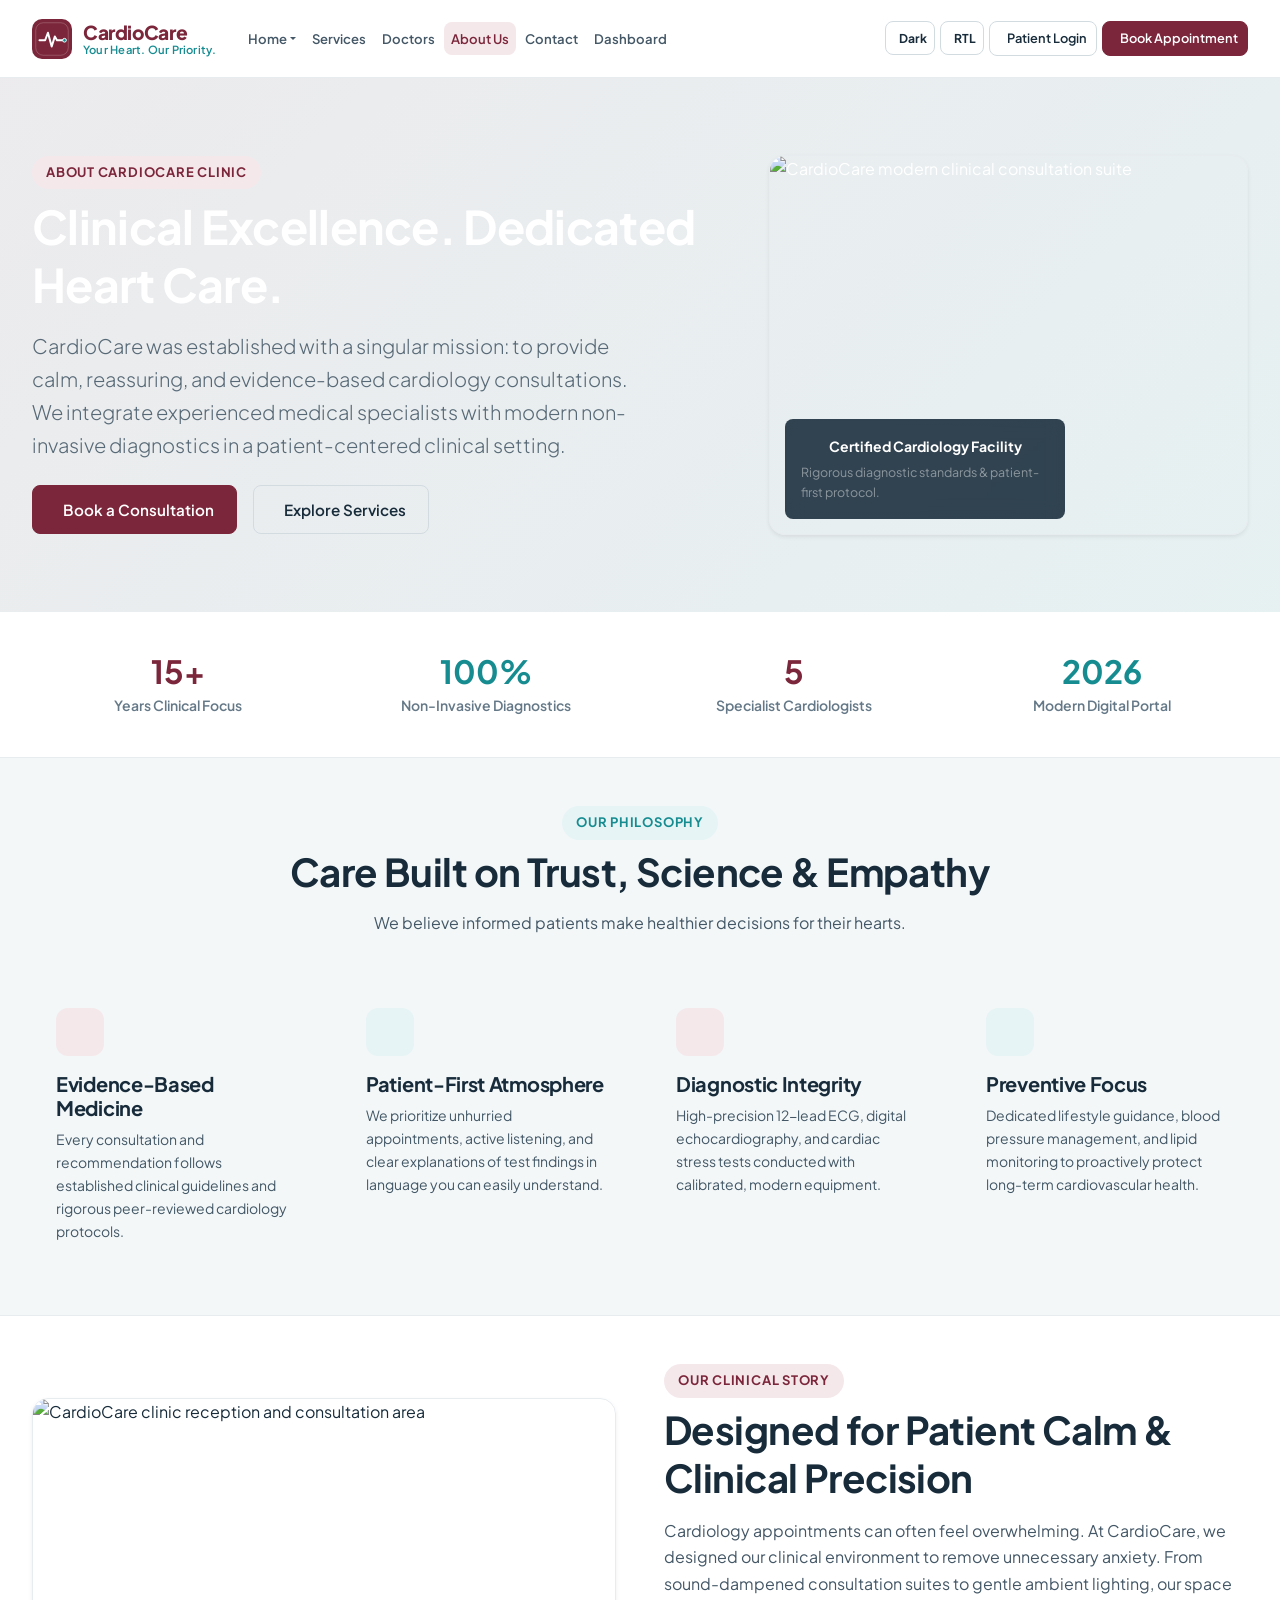
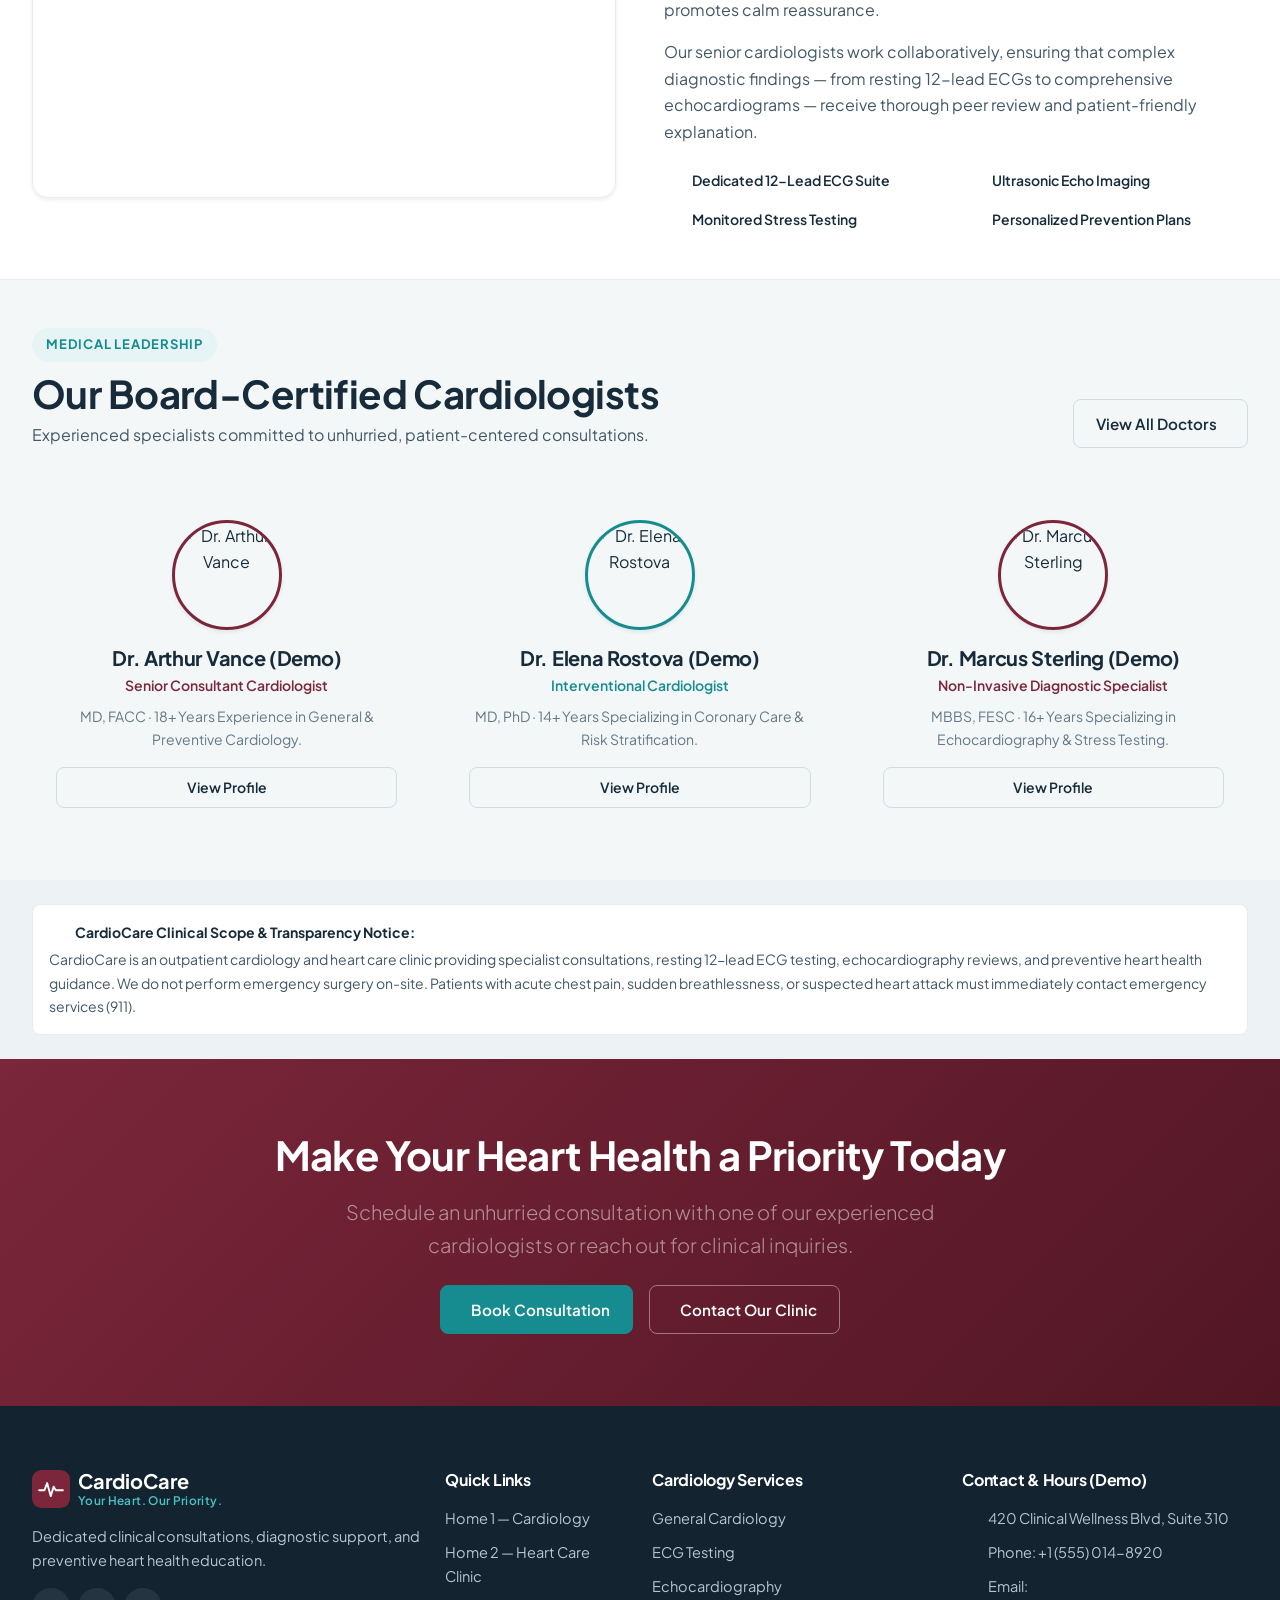
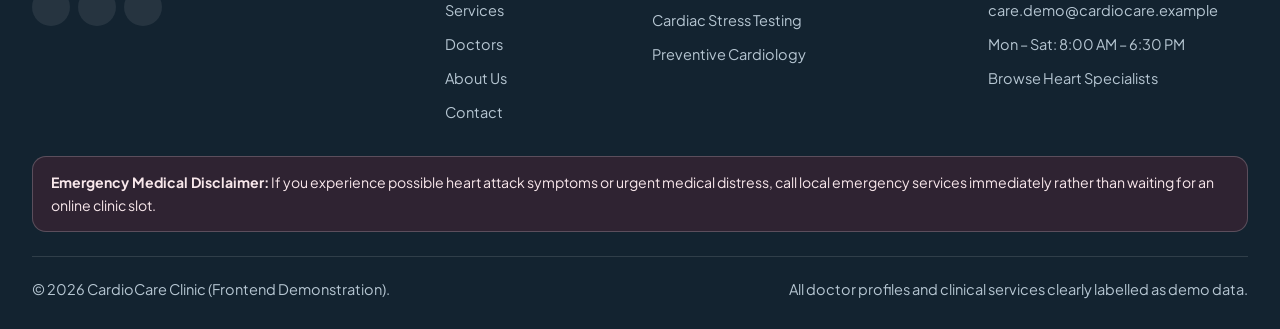
==== about.html @ b73be28e "Fix UI/UX issues: dedicated about & contact pages, responsive dashboard topbar & notifications, medi" ====
<!DOCTYPE html>
<html lang="en" dir="ltr" data-theme="light">
<head>
  <meta charset="UTF-8">
  <meta name="viewport" content="width=device-width, initial-scale=1.0">
  <title>About Us — CardioCare Cardiology & Heart Care Clinic</title>
  <meta name="description" content="Learn about CardioCare's clinical mission, senior cardiologist team, modern non-invasive diagnostic suites, and patient-first care philosophy.">
  <link rel="icon" type="image/svg+xml" href="favicon.svg">
  <link rel="preconnect" href="https://fonts.googleapis.com">
  <link rel="preconnect" href="https://fonts.gstatic.com" crossorigin>
  <link href="https://fonts.googleapis.com/css2?family=Noto+Sans+Arabic:wght@400;600;700&family=Plus+Jakarta+Sans:wght@400;500;600;700;800&display=swap" rel="stylesheet">
  <link href="https://cdn.jsdelivr.net/npm/bootstrap@5.3.3/dist/css/bootstrap.min.css" rel="stylesheet">
  <link href="https://cdn.jsdelivr.net/npm/aos@2.3.4/dist/aos.css" rel="stylesheet">
  <link rel="stylesheet" href="assets/css/tokens.css">
  <link rel="stylesheet" href="assets/css/main.css">
  <link rel="stylesheet" href="assets/css/pages.css">
</head>
<body>
  <!-- Sticky Public Navigation -->
  <header class="cc-navbar">
    <div class="cc-container">
      <div class="cc-navbar-row">
        <a href="index.html" class="cc-brand" aria-label="CardioCare Home">
          <svg class="cc-brand-mark" viewBox="0 0 64 64" fill="none" aria-hidden="true">
            <rect width="64" height="64" rx="16" fill="#7B263A"/>
            <rect x="6" y="6" width="52" height="52" rx="12" stroke="#FFFFFF" stroke-opacity="0.22" stroke-width="1.5"/>
            <path d="M12 34H21L25.5 22L31.5 44L36.5 28L40 34H52" stroke="#FFFFFF" stroke-width="3.2" stroke-linecap="round" stroke-linejoin="round"/>
            <circle cx="52" cy="34" r="3" fill="#168C91" stroke="#FFFFFF" stroke-width="1.5"/>
          </svg>
          <span class="cc-brand-text">
            <span class="cc-brand-name">CardioCare</span>
            <span class="cc-brand-tag">Your Heart. Our Priority.</span>
          </span>
        </a>

        <!-- Desktop Menu (>= 1200px) -->
        <nav class="cc-nav-desktop" aria-label="Main Navigation">
          <ul class="cc-nav-links">
            <li class="dropdown">
              <a href="#" class="cc-nav-link dropdown-toggle" data-bs-toggle="dropdown" aria-expanded="false" data-i18n="nav_home">Home</a>
              <ul class="dropdown-menu cc-dropdown-menu">
                <li><a class="dropdown-item" href="index.html">Home 1 — Cardiology</a></li>
                <li><a class="dropdown-item" href="home-2.html">Home 2 — Heart Care Clinic</a></li>
              </ul>
            </li>
            <li><a href="services.html" class="cc-nav-link" data-i18n="nav_services">Services</a></li>
            <li><a href="doctors.html" class="cc-nav-link" data-i18n="nav_doctors">Doctors</a></li>
            <li><a href="about.html" class="cc-nav-link active" data-i18n="nav_about">About Us</a></li>
            <li><a href="contact.html" class="cc-nav-link" data-i18n="nav_contact">Contact</a></li>
            <li><a href="dashboard.html" class="cc-nav-link" data-i18n="nav_dashboard">Dashboard</a></li>
          </ul>
          <div class="cc-nav-actions">
            <button type="button" class="cc-icon-toggle" data-cc-theme-toggle aria-label="Toggle Light/Dark theme">
              <i class="cc-theme-icon" data-lucide="moon"></i>
              <span class="cc-theme-label">Dark</span>
            </button>
            <button type="button" class="cc-icon-toggle" data-cc-dir-toggle aria-label="Toggle RTL/LTR layout">
              <i data-lucide="languages"></i>
              <span class="cc-dir-label">RTL</span>
            </button>
            <a href="login.html" class="btn-cc-outline btn-cc-sm">
              <i data-lucide="user"></i>
              <span data-i18n="nav_login">Patient Login</span>
            </a>
            <button type="button" class="btn-cc-primary btn-cc-sm" data-cc-book>
              <i data-lucide="calendar-plus"></i>
              <span data-i18n="nav_book">Book Appointment</span>
            </button>
          </div>
        </nav>

        <!-- Hamburger Button -->
        <button type="button" class="cc-hamburger-btn" data-bs-toggle="offcanvas" data-bs-target="#ccMobileDrawer" aria-controls="ccMobileDrawer" aria-label="Open navigation menu">
          <i data-lucide="menu"></i>
        </button>
      </div>
    </div>
  </header>

  <!-- Mobile Offcanvas Drawer -->
  <div class="offcanvas offcanvas-end cc-offcanvas" tabindex="-1" id="ccMobileDrawer" aria-labelledby="ccMobileDrawerLabel">
    <div class="offcanvas-header">
      <h5 class="offcanvas-title fw-bold" id="ccMobileDrawerLabel">CardioCare Menu</h5>
      <button type="button" class="btn-close" data-bs-dismiss="offcanvas" aria-label="Close menu"></button>
    </div>
    <div class="offcanvas-body d-flex flex-column justify-content-between">
      <div>
        <ul class="cc-mobile-nav-list">
          <li><a href="index.html" class="cc-nav-link">Home 1 — Cardiology</a></li>
          <li><a href="home-2.html" class="cc-nav-link">Home 2 — Heart Care Clinic</a></li>
          <li><a href="services.html" class="cc-nav-link" data-i18n="nav_services">Services</a></li>
          <li><a href="doctors.html" class="cc-nav-link" data-i18n="nav_doctors">Doctors</a></li>
          <li><a href="about.html" class="cc-nav-link active" data-i18n="nav_about">About Us</a></li>
          <li><a href="contact.html" class="cc-nav-link" data-i18n="nav_contact">Contact</a></li>
          <li><a href="dashboard.html" class="cc-nav-link" data-i18n="nav_dashboard">Dashboard</a></li>
        </ul>

        <div class="cc-mobile-controls">
          <button type="button" class="cc-icon-toggle w-100" data-cc-theme-toggle>
            <i class="cc-theme-icon" data-lucide="moon"></i>
            <span class="cc-theme-label">Dark</span>
          </button>
          <button type="button" class="cc-icon-toggle w-100" data-cc-dir-toggle>
            <i data-lucide="languages"></i>
            <span class="cc-dir-label">RTL</span>
          </button>
        </div>

        <div class="d-grid gap-2">
          <a href="login.html" class="btn-cc-outline">
            <i data-lucide="user"></i>
            <span data-i18n="nav_login">Patient Login</span>
          </a>
          <button type="button" class="btn-cc-primary" data-cc-book data-bs-dismiss="offcanvas">
            <i data-lucide="calendar-plus"></i>
            <span data-i18n="nav_book">Book Appointment</span>
          </button>
        </div>
      </div>

      <div class="cc-emergency-banner mt-4">
        <div class="small fw-bold mb-1" style="color: var(--cc-burgundy);">Urgent Symptoms?</div>
        <p class="small mb-0">For chest pain or sudden breathlessness, call local emergency services immediately.</p>
      </div>
    </div>
  </div>

  <main>
    <!-- HERO SECTION -->
    <section class="cc-page-hero" style="background: linear-gradient(135deg, rgba(123,38,58,0.06), rgba(22,140,145,0.06)); padding: clamp(48px, 6vw, 84px) 0;">
      <div class="cc-container">
        <div class="row align-items-center g-4 g-lg-5">
          <div class="col-lg-7" data-aos="fade-right">
            <span class="cc-eyebrow cc-eyebrow-burgundy mb-2">ABOUT CARDIOCARE CLINIC</span>
            <h1 class="cc-section-title mb-3" style="font-size: clamp(2rem, 3.8vw, 2.9rem);">Clinical Excellence. Dedicated Heart Care.</h1>
            <p class="lead mb-4" style="color: var(--cc-text-secondary); max-width: 600px;">
              CardioCare was established with a singular mission: to provide calm, reassuring, and evidence-based cardiology consultations. We integrate experienced medical specialists with modern non-invasive diagnostics in a patient-centered clinical setting.
            </p>
            <div class="d-flex flex-wrap gap-3">
              <button type="button" class="btn-cc-primary" data-cc-book>
                <i data-lucide="calendar-plus"></i>
                <span>Book a Consultation</span>
              </button>
              <a href="services.html" class="btn-cc-outline">
                <i data-lucide="activity"></i>
                <span>Explore Services</span>
              </a>
            </div>
          </div>
          <div class="col-lg-5" data-aos="fade-left">
            <div class="position-relative">
              <img src="https://images.pexels.com/photos/7108399/pexels-photo-7108399.jpeg?auto=compress&cs=tinysrgb&w=800" alt="CardioCare modern clinical consultation suite" class="img-fluid rounded-4 shadow-sm" style="width: 100%; height: 380px; object-fit: cover; border: 1px solid var(--cc-border);">
              <div class="position-absolute bottom-0 start-0 m-3 p-3 rounded-3" style="background: rgba(23,43,58,0.88); backdrop-filter: blur(8px); color: #fff; max-width: 280px;">
                <div class="d-flex align-items-center gap-2 mb-1">
                  <i data-lucide="shield-check" style="color: #48C4C9; width: 20px; height: 20px;"></i>
                  <span class="fw-bold small">Certified Cardiology Facility</span>
                </div>
                <p class="small mb-0 text-white-50" style="font-size: 0.78rem;">Rigorous diagnostic standards &amp; patient-first protocol.</p>
              </div>
            </div>
          </div>
        </div>
      </div>
    </section>

    <!-- KEY CLINICAL METRICS -->
    <section class="py-4" style="background-color: var(--cc-bg-surface); border-bottom: 1px solid var(--cc-border);">
      <div class="cc-container">
        <div class="row g-3 text-center">
          <div class="col-6 col-md-3">
            <div class="p-3">
              <div class="h2 fw-bold mb-1 text-primary-burgundy" style="color: var(--cc-burgundy);">15+</div>
              <div class="small fw-semibold" style="color: var(--cc-text-muted);">Years Clinical Focus</div>
            </div>
          </div>
          <div class="col-6 col-md-3">
            <div class="p-3">
              <div class="h2 fw-bold mb-1 text-medical-teal" style="color: var(--cc-teal);">100%</div>
              <div class="small fw-semibold" style="color: var(--cc-text-muted);">Non-Invasive Diagnostics</div>
            </div>
          </div>
          <div class="col-6 col-md-3">
            <div class="p-3">
              <div class="h2 fw-bold mb-1 text-primary-burgundy" style="color: var(--cc-burgundy);">5</div>
              <div class="small fw-semibold" style="color: var(--cc-text-muted);">Specialist Cardiologists</div>
            </div>
          </div>
          <div class="col-6 col-md-3">
            <div class="p-3">
              <div class="h2 fw-bold mb-1 text-medical-teal" style="color: var(--cc-teal);">2026</div>
              <div class="small fw-semibold" style="color: var(--cc-text-muted);">Modern Digital Portal</div>
            </div>
          </div>
        </div>
      </div>
    </section>

    <!-- MISSION & VALUES -->
    <section class="py-5">
      <div class="cc-container">
        <div class="text-center mb-5" data-aos="fade-up">
          <span class="cc-eyebrow cc-eyebrow-teal mb-2">OUR PHILOSOPHY</span>
          <h2 class="cc-section-title">Care Built on Trust, Science &amp; Empathy</h2>
          <p class="cc-section-sub">We believe informed patients make healthier decisions for their hearts.</p>
        </div>

        <div class="row g-4">
          <div class="col-md-6 col-lg-3" data-aos="fade-up" data-aos-delay="50">
            <div class="cc-service-card h-100 p-4">
              <div class="cc-icon-pill mb-3" style="width: 48px; height: 48px; background: var(--cc-burgundy-soft); color: var(--cc-burgundy); border-radius: 12px; display: flex; align-items: center; justify-content: center;">
                <i data-lucide="stethoscope"></i>
              </div>
              <h3 class="h5 fw-bold mb-2">Evidence-Based Medicine</h3>
              <p class="small mb-0" style="color: var(--cc-text-secondary);">
                Every consultation and recommendation follows established clinical guidelines and rigorous peer-reviewed cardiology protocols.
              </p>
            </div>
          </div>

          <div class="col-md-6 col-lg-3" data-aos="fade-up" data-aos-delay="100">
            <div class="cc-service-card h-100 p-4">
              <div class="cc-icon-pill mb-3" style="width: 48px; height: 48px; background: var(--cc-teal-soft); color: var(--cc-teal); border-radius: 12px; display: flex; align-items: center; justify-content: center;">
                <i data-lucide="heart-handshake"></i>
              </div>
              <h3 class="h5 fw-bold mb-2">Patient-First Atmosphere</h3>
              <p class="small mb-0" style="color: var(--cc-text-secondary);">
                We prioritize unhurried appointments, active listening, and clear explanations of test findings in language you can easily understand.
              </p>
            </div>
          </div>

          <div class="col-md-6 col-lg-3" data-aos="fade-up" data-aos-delay="150">
            <div class="cc-service-card h-100 p-4">
              <div class="cc-icon-pill mb-3" style="width: 48px; height: 48px; background: var(--cc-burgundy-soft); color: var(--cc-burgundy); border-radius: 12px; display: flex; align-items: center; justify-content: center;">
                <i data-lucide="activity"></i>
              </div>
              <h3 class="h5 fw-bold mb-2">Diagnostic Integrity</h3>
              <p class="small mb-0" style="color: var(--cc-text-secondary);">
                High-precision 12-lead ECG, digital echocardiography, and cardiac stress tests conducted with calibrated, modern equipment.
              </p>
            </div>
          </div>

          <div class="col-md-6 col-lg-3" data-aos="fade-up" data-aos-delay="200">
            <div class="cc-service-card h-100 p-4">
              <div class="cc-icon-pill mb-3" style="width: 48px; height: 48px; background: var(--cc-teal-soft); color: var(--cc-teal); border-radius: 12px; display: flex; align-items: center; justify-content: center;">
                <i data-lucide="shield-check"></i>
              </div>
              <h3 class="h5 fw-bold mb-2">Preventive Focus</h3>
              <p class="small mb-0" style="color: var(--cc-text-secondary);">
                Dedicated lifestyle guidance, blood pressure management, and lipid monitoring to proactively protect long-term cardiovascular health.
              </p>
            </div>
          </div>
        </div>
      </div>
    </section>

    <!-- CLINICAL STORY & SETTING -->
    <section class="py-5" style="background-color: var(--cc-bg-surface); border-top: 1px solid var(--cc-border); border-bottom: 1px solid var(--cc-border);">
      <div class="cc-container">
        <div class="row align-items-center g-4 g-lg-5">
          <div class="col-lg-6" data-aos="fade-right">
            <img src="https://images.pexels.com/photos/5327656/pexels-photo-5327656.jpeg?auto=compress&cs=tinysrgb&w=800" alt="CardioCare clinic reception and consultation area" class="img-fluid rounded-4 shadow-sm" style="width: 100%; height: 400px; object-fit: cover; border: 1px solid var(--cc-border);">
          </div>
          <div class="col-lg-6" data-aos="fade-left">
            <span class="cc-eyebrow cc-eyebrow-burgundy mb-2">OUR CLINICAL STORY</span>
            <h2 class="cc-section-title mb-3">Designed for Patient Calm &amp; Clinical Precision</h2>
            <p class="mb-3" style="color: var(--cc-text-secondary);">
              Cardiology appointments can often feel overwhelming. At CardioCare, we designed our clinical environment to remove unnecessary anxiety. From sound-dampened consultation suites to gentle ambient lighting, our space promotes calm reassurance.
            </p>
            <p class="mb-4" style="color: var(--cc-text-secondary);">
              Our senior cardiologists work collaboratively, ensuring that complex diagnostic findings — from resting 12-lead ECGs to comprehensive echocardiograms — receive thorough peer review and patient-friendly explanation.
            </p>
            <div class="row g-3">
              <div class="col-sm-6">
                <div class="d-flex align-items-center gap-2">
                  <i data-lucide="check-circle-2" style="color: var(--cc-teal); width: 20px; height: 20px; flex-shrink: 0;"></i>
                  <span class="small fw-semibold">Dedicated 12-Lead ECG Suite</span>
                </div>
              </div>
              <div class="col-sm-6">
                <div class="d-flex align-items-center gap-2">
                  <i data-lucide="check-circle-2" style="color: var(--cc-teal); width: 20px; height: 20px; flex-shrink: 0;"></i>
                  <span class="small fw-semibold">Ultrasonic Echo Imaging</span>
                </div>
              </div>
              <div class="col-sm-6">
                <div class="d-flex align-items-center gap-2">
                  <i data-lucide="check-circle-2" style="color: var(--cc-teal); width: 20px; height: 20px; flex-shrink: 0;"></i>
                  <span class="small fw-semibold">Monitored Stress Testing</span>
                </div>
              </div>
              <div class="col-sm-6">
                <div class="d-flex align-items-center gap-2">
                  <i data-lucide="check-circle-2" style="color: var(--cc-teal); width: 20px; height: 20px; flex-shrink: 0;"></i>
                  <span class="small fw-semibold">Personalized Prevention Plans</span>
                </div>
              </div>
            </div>
          </div>
        </div>
      </div>
    </section>

    <!-- MEET OUR TEAM TEASER -->
    <section class="py-5">
      <div class="cc-container">
        <div class="d-flex justify-content-between align-items-end flex-wrap gap-3 mb-5" data-aos="fade-up">
          <div>
            <span class="cc-eyebrow cc-eyebrow-teal mb-2">MEDICAL LEADERSHIP</span>
            <h2 class="cc-section-title mb-1">Our Board-Certified Cardiologists</h2>
            <p class="cc-section-sub mb-0">Experienced specialists committed to unhurried, patient-centered consultations.</p>
          </div>
          <a href="doctors.html" class="btn-cc-outline">
            <span>View All Doctors</span>
            <i data-lucide="arrow-right"></i>
          </a>
        </div>

        <div class="row g-4">
          <div class="col-md-6 col-lg-4" data-aos="fade-up" data-aos-delay="50">
            <div class="cc-service-card h-100 p-4 text-center">
              <img src="https://images.pexels.com/photos/5215024/pexels-photo-5215024.jpeg?auto=compress&cs=tinysrgb&w=600" alt="Dr. Arthur Vance" class="rounded-circle mb-3 mx-auto shadow-sm" style="width: 110px; height: 110px; object-fit: cover; border: 3px solid var(--cc-burgundy);">
              <h3 class="h5 fw-bold mb-1">Dr. Arthur Vance (Demo)</h3>
              <div class="small fw-semibold text-primary-burgundy mb-2" style="color: var(--cc-burgundy);">Senior Consultant Cardiologist</div>
              <p class="small mb-3" style="color: var(--cc-text-muted);">MD, FACC · 18+ Years Experience in General &amp; Preventive Cardiology.</p>
              <a href="doctors.html" class="btn-cc-outline btn-cc-sm w-100">View Profile</a>
            </div>
          </div>

          <div class="col-md-6 col-lg-4" data-aos="fade-up" data-aos-delay="100">
            <div class="cc-service-card h-100 p-4 text-center">
              <img src="https://images.pexels.com/photos/4173251/pexels-photo-4173251.jpeg?auto=compress&cs=tinysrgb&w=600" alt="Dr. Elena Rostova" class="rounded-circle mb-3 mx-auto shadow-sm" style="width: 110px; height: 110px; object-fit: cover; border: 3px solid var(--cc-teal);">
              <h3 class="h5 fw-bold mb-1">Dr. Elena Rostova (Demo)</h3>
              <div class="small fw-semibold text-medical-teal mb-2" style="color: var(--cc-teal);">Interventional Cardiologist</div>
              <p class="small mb-3" style="color: var(--cc-text-muted);">MD, PhD · 14+ Years Specializing in Coronary Care &amp; Risk Stratification.</p>
              <a href="doctors.html" class="btn-cc-outline btn-cc-sm w-100">View Profile</a>
            </div>
          </div>

          <div class="col-md-6 col-lg-4" data-aos="fade-up" data-aos-delay="150">
            <div class="cc-service-card h-100 p-4 text-center">
              <img src="https://images.pexels.com/photos/3845129/pexels-photo-3845129.jpeg?auto=compress&cs=tinysrgb&w=600" alt="Dr. Marcus Sterling" class="rounded-circle mb-3 mx-auto shadow-sm" style="width: 110px; height: 110px; object-fit: cover; border: 3px solid var(--cc-burgundy);">
              <h3 class="h5 fw-bold mb-1">Dr. Marcus Sterling (Demo)</h3>
              <div class="small fw-semibold text-primary-burgundy mb-2" style="color: var(--cc-burgundy);">Non-Invasive Diagnostic Specialist</div>
              <p class="small mb-3" style="color: var(--cc-text-muted);">MBBS, FESC · 16+ Years Specializing in Echocardiography &amp; Stress Testing.</p>
              <a href="doctors.html" class="btn-cc-outline btn-cc-sm w-100">View Profile</a>
            </div>
          </div>
        </div>
      </div>
    </section>

    <!-- TRANSPARENT CLINICAL NOTICE -->
    <section class="py-4" style="background-color: var(--cc-bg-subtle);">
      <div class="cc-container">
        <div class="p-3 rounded-3 border" style="border-color: var(--cc-border) !important; background: var(--cc-bg-surface);">
          <div class="d-flex align-items-center gap-2 mb-1">
            <i data-lucide="info" style="color: var(--cc-teal); width: 18px; height: 18px; flex-shrink: 0;"></i>
            <span class="fw-bold small">CardioCare Clinical Scope &amp; Transparency Notice:</span>
          </div>
          <p class="small mb-0" style="color: var(--cc-text-secondary);">
            CardioCare is an outpatient cardiology and heart care clinic providing specialist consultations, resting 12-lead ECG testing, echocardiography reviews, and preventive heart health guidance. We do not perform emergency surgery on-site. Patients with acute chest pain, sudden breathlessness, or suspected heart attack must immediately contact emergency services (911).
          </p>
        </div>
      </div>
    </section>

    <!-- FINAL CALL TO ACTION -->
    <section class="py-5" style="background: linear-gradient(135deg, var(--cc-burgundy), #511624); color: #fff;">
      <div class="cc-container text-center py-4" data-aos="fade-up">
        <h2 class="h1 fw-bold text-white mb-3">Make Your Heart Health a Priority Today</h2>
        <p class="lead text-white-50 mx-auto mb-4" style="max-width: 620px;">
          Schedule an unhurried consultation with one of our experienced cardiologists or reach out for clinical inquiries.
        </p>
        <div class="d-flex justify-content-center flex-wrap gap-3">
          <button type="button" class="btn-cc-teal" data-cc-book>
            <i data-lucide="calendar-plus"></i>
            <span>Book Consultation</span>
          </button>
          <a href="contact.html" class="btn-cc-outline" style="color: #fff; border-color: rgba(255,255,255,0.4);">
            <i data-lucide="mail"></i>
            <span>Contact Our Clinic</span>
          </a>
        </div>
      </div>
    </section>
  </main>

  <!-- FOOTER -->
  <footer class="cc-footer">
    <div class="cc-container">
      <div class="row g-4">
        <div class="col-lg-4">
          <a href="index.html" class="d-inline-flex align-items-center gap-2 mb-3 text-white text-decoration-none">
            <svg width="38" height="38" viewBox="0 0 64 64" fill="none" aria-hidden="true">
              <rect width="64" height="64" rx="16" fill="#7B263A"/>
              <path d="M12 34H21L25.5 22L31.5 44L36.5 28L40 34H52" stroke="#FFFFFF" stroke-width="3.2" stroke-linecap="round" stroke-linejoin="round"/>
            </svg>
            <span class="d-flex flex-column lh-1">
              <span class="fw-bold fs-5 text-white">CardioCare</span>
              <span class="small fw-semibold mt-1" style="color: #48C4C9; font-size: 0.74rem; letter-spacing: 0.03em;">Your Heart. Our Priority.</span>
            </span>
          </a>
          <p class="mb-3">Dedicated clinical consultations, diagnostic support, and preventive heart health education.</p>
          <div class="d-flex gap-2">
            <a href="contact.html" class="cc-social-btn" aria-label="Clinic LinkedIn (Demo)"><i data-lucide="linkedin" style="width:17px;height:17px;"></i></a>
            <a href="contact.html" class="cc-social-btn" aria-label="Clinic Facebook (Demo)"><i data-lucide="facebook" style="width:17px;height:17px;"></i></a>
            <a href="contact.html" class="cc-social-btn" aria-label="Clinic Instagram (Demo)"><i data-lucide="instagram" style="width:17px;height:17px;"></i></a>
          </div>
        </div>

        <div class="col-6 col-lg-2">
          <h6>Quick Links</h6>
          <ul class="cc-footer-links">
            <li><a href="index.html">Home 1 — Cardiology</a></li>
            <li><a href="home-2.html">Home 2 — Heart Care Clinic</a></li>
            <li><a href="services.html">Services</a></li>
            <li><a href="doctors.html">Doctors</a></li>
            <li><a href="about.html">About Us</a></li>
            <li><a href="contact.html">Contact</a></li>
          </ul>
        </div>

        <div class="col-6 col-lg-3">
          <h6>Cardiology Services</h6>
          <ul class="cc-footer-links">
            <li><a href="services.html#general-consultation">General Cardiology</a></li>
            <li><a href="services.html#ecg-testing">ECG Testing</a></li>
            <li><a href="services.html#echocardiography">Echocardiography</a></li>
            <li><a href="services.html#cardiac-stress-testing">Cardiac Stress Testing</a></li>
            <li><a href="services.html#preventive-heart-health">Preventive Cardiology</a></li>
          </ul>
        </div>

        <div class="col-lg-3">
          <h6>Contact &amp; Hours (Demo)</h6>
          <ul class="cc-footer-links">
            <li class="cc-footer-contact-item">
              <i data-lucide="map-pin"></i>
              <span>420 Clinical Wellness Blvd, Suite 310</span>
            </li>
            <li class="cc-footer-contact-item">
              <i data-lucide="phone"></i>
              <span>Phone: +1 (555) 014-8920</span>
            </li>
            <li class="cc-footer-contact-item">
              <i data-lucide="mail"></i>
              <span>Email: care.demo@cardiocare.example</span>
            </li>
            <li class="cc-footer-contact-item">
              <i data-lucide="clock"></i>
              <span>Mon – Sat: 8:00 AM – 6:30 PM</span>
            </li>
            <li class="cc-footer-contact-item">
              <i data-lucide="stethoscope"></i>
              <a href="doctors.html">Browse Heart Specialists</a>
            </li>
          </ul>
        </div>
      </div>

      <div class="cc-footer-emergency">
        <p><strong>Emergency Medical Disclaimer:</strong> If you experience possible heart attack symptoms or urgent medical distress, call local emergency services immediately rather than waiting for an online clinic slot.</p>
      </div>

      <div class="cc-footer-bottom">
        <p class="mb-0 small">&copy; 2026 CardioCare Clinic (Frontend Demonstration).</p>
        <p class="mb-0 small">All doctor profiles and clinical services clearly labelled as demo data.</p>
      </div>
    </div>
  </footer>

  <!-- Book Appointment Modal -->
  <div class="modal fade" id="ccBookModal" tabindex="-1" aria-labelledby="ccBookModalLabel" aria-hidden="true">
    <div class="modal-dialog modal-dialog-centered modal-lg">
      <div class="modal-content">
        <div class="modal-header">
          <div>
            <h5 class="modal-title fw-bold" id="ccBookModalLabel">Book a Cardiology Consultation (Demo)</h5>
            <div class="small text-muted">All appointments are simulated demonstrations.</div>
          </div>
          <button type="button" class="btn-close" data-bs-dismiss="modal" aria-label="Close modal"></button>
        </div>
        <form id="ccAppointmentForm" novalidate>
          <div class="modal-body">
            <div id="ccBookingError" class="alert alert-danger py-2 small d-none" role="alert"></div>
            <div class="row g-3">
              <div class="col-md-6">
                <label for="bkPatientName" class="form-label">Full Name</label>
                <input type="text" id="bkPatientName" class="form-control" placeholder="e.g. Jordan Mercer" required>
              </div>
              <div class="col-md-6">
                <label for="bkPatientPhone" class="form-label">Phone Number</label>
                <input type="tel" id="bkPatientPhone" class="form-control" placeholder="+1 (555) 019-4421" required>
              </div>
              <div class="col-md-6">
                <label for="bkPatientEmail" class="form-label">Email Address</label>
                <input type="email" id="bkPatientEmail" class="form-control" placeholder="name@example.com" required>
              </div>
              <div class="col-md-6">
                <label for="bkDoctor" class="form-label">Preferred Doctor (Demo)</label>
                <select id="bkDoctor" class="form-select" required></select>
              </div>
              <div class="col-md-4">
                <label for="bkSpecialization" class="form-label">Specialization</label>
                <select id="bkSpecialization" class="form-select" required>
                  <option value="General & Preventive Cardiology">General &amp; Preventive Cardiology</option>
                  <option value="Coronary Care & Risk Assessment">Coronary Care &amp; Risk Assessment</option>
                  <option value="Heart Rhythm & ECG Consultation">Heart Rhythm &amp; ECG Consultation</option>
                  <option value="Echocardiography & Stress Diagnostics">Echocardiography &amp; Stress Diagnostics</option>
                  <option value="Preventive Heart Health & Lipids">Preventive Heart Health &amp; Lipids</option>
                </select>
              </div>
              <div class="col-md-4">
                <label for="bkType" class="form-label">Consultation Type</label>
                <select id="bkType" class="form-select" required>
                  <option value="General Cardiology Consultation">General Cardiology Consultation</option>
                  <option value="ECG Testing">ECG Testing</option>
                  <option value="Echocardiography">Echocardiography</option>
                  <option value="Cardiac Stress Testing">Cardiac Stress Testing</option>
                  <option value="Preventive Cardiology">Preventive Cardiology</option>
                  <option value="Follow-up Consultation">Follow-up Consultation</option>
                </select>
              </div>
              <div class="col-md-4">
                <label for="bkDate" class="form-label">Preferred Date</label>
                <input type="date" id="bkDate" class="form-control" required>
              </div>
              <div class="col-md-4">
                <label for="bkSlot" class="form-label">Sample Time Slot</label>
                <select id="bkSlot" class="form-select" required>
                  <option value="09:00 AM">09:00 AM (Demo)</option>
                  <option value="10:15 AM">10:15 AM (Demo)</option>
                  <option value="11:30 AM">11:30 AM (Demo)</option>
                  <option value="02:00 PM">02:00 PM (Demo)</option>
                  <option value="03:30 PM">03:30 PM (Demo)</option>
                </select>
              </div>
              <div class="col-12">
                <label for="bkReason" class="form-label">Reason for Visit</label>
                <textarea id="bkReason" rows="2" class="form-control" placeholder="Describe symptoms or purpose of consultation..." required></textarea>
              </div>
            </div>
          </div>
          <div class="modal-footer">
            <button type="button" class="btn-cc-outline btn-cc-sm" data-bs-dismiss="modal">Cancel</button>
            <button type="submit" class="btn-cc-primary btn-cc-sm">Confirm Demo Booking</button>
          </div>
        </form>
      </div>
    </div>
  </div>

  <script src="https://code.jquery.com/jquery-3.7.1.min.js"></script>
  <script src="https://cdn.jsdelivr.net/npm/bootstrap@5.3.3/dist/js/bootstrap.bundle.min.js"></script>
  <script src="https://cdn.jsdelivr.net/npm/gsap@3.12.5/dist/gsap.min.js"></script>
  <script src="https://cdn.jsdelivr.net/npm/aos@2.3.4/dist/aos.js"></script>
  <script src="https://unpkg.com/lucide@0.468.0/dist/umd/lucide.min.js"></script>
  <script src="assets/js/demo-data.js"></script>
  <script src="assets/js/app-core.js"></script>
  <script src="assets/js/public-pages.js"></script>
</body>
</html>
---- assets/css/tokens.css ----
/* ==========================================================================
   CardioCare Design System Tokens
   Theme: CLINICAL WHITE × DEEP BURGUNDY × MEDICAL TEAL
   Supports Light/Dark Mode & LTR/RTL Logical Layouts
   ========================================================================== */

:root {
  /* Core Brand Palette */
  --cc-burgundy: #7B263A;
  --cc-burgundy-hover: #631D2E;
  --cc-burgundy-soft: #F5E8EB;
  --cc-teal: #168C91;
  --cc-teal-hover: #117175;
  --cc-teal-soft: #E6F4F5;
  --cc-navy: #172B3A;
  --cc-white: #FFFFFF;

  /* Semantic Surfaces & Neutrals (Light Mode Default) */
  --cc-bg-page: #F3F7F8;
  --cc-bg-surface: #FFFFFF;
  --cc-bg-subtle: #EDF2F4;
  --cc-bg-elevated: #FFFFFF;
  --cc-bg-rose: #F5E8EB;
  --cc-border: #E7ECEF;
  --cc-border-strong: #D1DBE0;

  /* Text Hierarchy */
  --cc-text-primary: #172B3A;
  --cc-text-secondary: #435766;
  --cc-text-muted: #647887;
  --cc-text-inverse: #FFFFFF;

  /* Status Colors */
  --cc-success: #24966D;
  --cc-success-soft: #E7F5EF;
  --cc-warning: #E6A23C;
  --cc-warning-soft: #FDF5E6;
  --cc-error: #D94B4B;
  --cc-error-soft: #FBEAEA;

  /* Typography */
  --cc-font-sans: 'Plus Jakarta Sans', 'Inter', 'Noto Sans Arabic', -apple-system, BlinkMacSystemFont, 'Segoe UI', sans-serif;
  --cc-font-heading: 'Plus Jakarta Sans', 'Noto Sans Arabic', -apple-system, BlinkMacSystemFont, 'Segoe UI', sans-serif;

  /* Radii & Elevation */
  --cc-radius-sm: 8px;
  --cc-radius-md: 14px;
  --cc-radius-lg: 20px;
  --cc-radius-xl: 28px;
  --cc-shadow-xs: 0 1px 3px rgba(23, 43, 58, 0.05);
  --cc-shadow-sm: 0 4px 14px rgba(23, 43, 58, 0.06);
  --cc-shadow-md: 0 10px 30px rgba(23, 43, 58, 0.08);
  --cc-shadow-lg: 0 18px 46px rgba(23, 43, 58, 0.12);

  /* Layout Metrics */
  --cc-navbar-height: 78px;
  --cc-sidebar-width: 272px;
  --cc-transition: 0.25s cubic-bezier(0.22, 1, 0.36, 1);
}

/* Comfortable Charcoal & Navy Dark Theme (Never Pure Black) */
[data-theme="dark"] {
  --cc-burgundy: #A83B54;
  --cc-burgundy-hover: #BF4B66;
  --cc-burgundy-soft: rgba(168, 59, 84, 0.18);
  --cc-teal: #24A9AF;
  --cc-teal-hover: #2EC0C6;
  --cc-teal-soft: rgba(36, 169, 175, 0.16);
  --cc-navy: #EBF2F5;

  --cc-bg-page: #101A24;
  --cc-bg-surface: #172432;
  --cc-bg-subtle: #1D2D3E;
  --cc-bg-elevated: #1E2F41;
  --cc-bg-rose: rgba(168, 59, 84, 0.15);
  --cc-border: #283B4E;
  --cc-border-strong: #344B63;

  --cc-text-primary: #EDF3F7;
  --cc-text-secondary: #C2D0DA;
  --cc-text-muted: #93A7B7;
  --cc-text-inverse: #FFFFFF;

  --cc-success: #34B586;
  --cc-success-soft: rgba(52, 181, 134, 0.16);
  --cc-warning: #F0B452;
  --cc-warning-soft: rgba(240, 180, 82, 0.16);
  --cc-error: #EB6767;
  --cc-error-soft: rgba(235, 103, 103, 0.16);

  --cc-shadow-xs: 0 2px 6px rgba(5, 10, 16, 0.3);
  --cc-shadow-sm: 0 6px 18px rgba(5, 10, 16, 0.36);
  --cc-shadow-md: 0 12px 32px rgba(5, 10, 16, 0.45);
  --cc-shadow-lg: 0 20px 50px rgba(5, 10, 16, 0.55);
}

@media (prefers-reduced-motion: reduce) {
  *, *::before, *::after {
    animation-duration: 0.01ms !important;
    animation-iteration-count: 1 !important;
    transition-duration: 0.01ms !important;
    scroll-behavior: auto !important;
  }
}
---- assets/css/main.css ----
/* ==========================================================================
   CardioCare Shared Styles: Typography, Navigation, Equal Cards, RTL/LTR
   ========================================================================== */

*, *::before, *::after {
  box-sizing: border-box;
}

html {
  scroll-behavior: smooth;
  overflow-x: hidden;
}

section[id],
article[id] {
  scroll-margin-top: 92px;
}

body {
  margin: 0;
  font-family: var(--cc-font-sans);
  background-color: var(--cc-bg-page);
  color: var(--cc-text-primary);
  line-height: 1.65;
  overflow-x: hidden;
  transition: background-color var(--cc-transition), color var(--cc-transition);
}

h1, h2, h3, h4, h5, h6 {
  font-family: var(--cc-font-heading);
  color: var(--cc-text-primary);
  font-weight: 700;
  letter-spacing: -0.015em;
  line-height: 1.25;
}

p {
  color: var(--cc-text-secondary);
}

a {
  color: var(--cc-teal);
  text-decoration: none;
  transition: color var(--cc-transition);
}

a:hover {
  color: var(--cc-burgundy);
}

img {
  max-width: 100%;
  display: block;
}

/* Focus Accessibility */
:focus-visible {
  outline: 3px solid var(--cc-teal);
  outline-offset: 2px;
}

/* Container Centering & Balanced Padding */
.cc-container {
  width: 100%;
  max-width: 1320px;
  margin-inline: auto;
  padding-inline: clamp(16px, 3vw, 32px);
}

.cc-section {
  padding-block: clamp(56px, 7vw, 92px);
  overflow-x: clip;
}

.cc-section-soft {
  background-color: var(--cc-bg-subtle);
}

.cc-section-white {
  background-color: var(--cc-bg-surface);
}

.cc-section-rose {
  background-color: var(--cc-bg-rose);
}

/* Section Headers - Centered & Consistent */
.cc-section-header {
  max-width: 720px;
  margin-inline: auto;
  margin-bottom: clamp(32px, 4vw, 52px);
  text-align: center;
}

.cc-eyebrow {
  display: inline-flex;
  align-items: center;
  gap: 8px;
  padding: 6px 14px;
  border-radius: 999px;
  background-color: var(--cc-teal-soft);
  color: var(--cc-teal);
  font-size: 0.8125rem;
  font-weight: 700;
  text-transform: uppercase;
  letter-spacing: 0.06em;
  margin-bottom: 14px;
}

.cc-eyebrow-burgundy {
  background-color: var(--cc-burgundy-soft);
  color: var(--cc-burgundy);
}

.cc-section-title {
  font-size: clamp(1.75rem, 3vw, 2.5rem);
  margin-bottom: 14px;
}

.cc-section-subtitle {
  font-size: 1.05rem;
  color: var(--cc-text-secondary);
  margin-bottom: 0;
}

/* Demo Badge */
.cc-demo-badge {
  display: inline-flex;
  align-items: center;
  gap: 5px;
  padding: 3px 10px;
  border-radius: 999px;
  font-size: 0.72rem;
  font-weight: 700;
  letter-spacing: 0.03em;
  background-color: var(--cc-warning-soft);
  color: #9A630E;
  border: 1px solid rgba(230, 162, 60, 0.35);
}

[data-theme="dark"] .cc-demo-badge {
  color: #F6CA78;
}

.cc-inhouse-badge {
  display: inline-flex;
  align-items: center;
  gap: 5px;
  padding: 4px 10px;
  border-radius: 999px;
  font-size: 0.74rem;
  font-weight: 600;
  background-color: var(--cc-teal-soft);
  color: var(--cc-teal);
}

/* ==========================================================================
   Buttons
   ========================================================================== */
.btn-cc-primary {
  display: inline-flex;
  align-items: center;
  justify-content: center;
  gap: 8px;
  background-color: var(--cc-burgundy);
  color: #FFFFFF !important;
  border: 1.5px solid var(--cc-burgundy);
  border-radius: var(--cc-radius-sm);
  padding: 11px 22px;
  font-weight: 600;
  font-size: 0.95rem;
  cursor: pointer;
  transition: all var(--cc-transition);
  white-space: nowrap;
}

.btn-cc-primary:hover, .btn-cc-primary:focus {
  background-color: var(--cc-burgundy-hover);
  border-color: var(--cc-burgundy-hover);
  transform: translateY(-1px);
  box-shadow: 0 6px 18px rgba(123, 38, 58, 0.25);
}

.btn-cc-teal {
  display: inline-flex;
  align-items: center;
  justify-content: center;
  gap: 8px;
  background-color: var(--cc-teal);
  color: #FFFFFF !important;
  border: 1.5px solid var(--cc-teal);
  border-radius: var(--cc-radius-sm);
  padding: 11px 22px;
  font-weight: 600;
  font-size: 0.95rem;
  cursor: pointer;
  transition: all var(--cc-transition);
  white-space: nowrap;
}

.btn-cc-teal:hover, .btn-cc-teal:focus {
  background-color: var(--cc-teal-hover);
  border-color: var(--cc-teal-hover);
  transform: translateY(-1px);
}

.btn-cc-outline {
  display: inline-flex;
  align-items: center;
  justify-content: center;
  gap: 8px;
  background-color: transparent;
  color: var(--cc-text-primary);
  border: 1.5px solid var(--cc-border-strong);
  border-radius: var(--cc-radius-sm);
  padding: 11px 22px;
  font-weight: 600;
  font-size: 0.95rem;
  cursor: pointer;
  transition: all var(--cc-transition);
  white-space: nowrap;
}

.btn-cc-outline:hover {
  border-color: var(--cc-teal);
  color: var(--cc-teal);
  background-color: var(--cc-teal-soft);
}

.btn-cc-sm {
  padding: 8px 14px;
  font-size: 0.875rem;
}

/* ==========================================================================
   Sticky Public Navigation Bar
   CRITICAL RULE: At 360px, 768px and 1024px (i.e. max-width: 1199.98px),
   show ONLY logo and hamburger in the navbar on the same horizontal row,
   with hamburger at the right corner. Place all links/buttons/icons inside
   the hamburger drawer.
   ========================================================================== */
.cc-navbar {
  position: sticky;
  top: 0;
  left: 0;
  right: 0;
  width: 100%;
  z-index: 1050;
  height: var(--cc-navbar-height);
  background-color: rgba(255, 255, 255, 0.96);
  backdrop-filter: blur(12px);
  -webkit-backdrop-filter: blur(12px);
  border-bottom: 1px solid var(--cc-border);
  display: flex;
  align-items: center;
  box-sizing: border-box;
  transition: background-color var(--cc-transition), border-color var(--cc-transition), box-shadow var(--cc-transition);
}

[data-theme="dark"] .cc-navbar {
  background-color: rgba(23, 36, 50, 0.96);
}

.cc-navbar-row {
  display: flex;
  align-items: center;
  justify-content: space-between;
  gap: 14px;
  width: 100%;
  flex-wrap: nowrap;
  min-width: 0;
}

.cc-brand {
  display: inline-flex;
  align-items: center;
  gap: 11px;
  color: var(--cc-text-primary);
  text-decoration: none;
  flex-shrink: 0;
  min-width: 0;
}

.cc-brand:hover {
  color: var(--cc-text-primary);
}

.cc-brand-mark {
  width: 40px;
  height: 40px;
  flex-shrink: 0;
}

.cc-brand-text {
  display: flex;
  flex-direction: column;
  line-height: 1.1;
  min-width: 0;
}

.cc-brand-name {
  font-size: 1.2rem;
  font-weight: 800;
  color: var(--cc-burgundy);
  letter-spacing: -0.02em;
}

[data-theme="dark"] .cc-brand-name {
  color: #F08DA3;
}

.cc-brand-tag {
  font-size: 0.7rem;
  font-weight: 600;
  color: var(--cc-teal);
  letter-spacing: 0.02em;
  white-space: nowrap;
}

/* Desktop Navigation (>= 1200px only) */
.cc-nav-desktop {
  display: none;
  align-items: center;
  justify-content: space-between;
  flex: 1;
  gap: 18px;
  margin-inline-start: 20px;
}

.cc-nav-links {
  display: flex;
  align-items: center;
  list-style: none;
  margin: 0;
  padding: 0;
  gap: 6px;
}

.cc-nav-link {
  display: inline-flex;
  align-items: center;
  padding: 8px 10px;
  border-radius: var(--cc-radius-sm);
  font-size: 0.9rem;
  font-weight: 600;
  color: var(--cc-text-secondary);
  white-space: nowrap;
  transition: all var(--cc-transition);
}

.cc-nav-link:hover {
  color: var(--cc-burgundy);
  background-color: var(--cc-burgundy-soft);
}

.cc-nav-link.active {
  color: var(--cc-burgundy);
  background-color: var(--cc-burgundy-soft);
}

.cc-dropdown-menu {
  background-color: var(--cc-bg-surface);
  border: 1px solid var(--cc-border-strong);
  border-radius: var(--cc-radius-sm);
  box-shadow: var(--cc-shadow-md);
  padding: 6px;
  min-width: 210px;
}

.cc-dropdown-menu .dropdown-item {
  color: var(--cc-text-primary);
  border-radius: 6px;
  font-size: 0.9rem;
  font-weight: 600;
  padding: 8px 12px;
}

.cc-dropdown-menu .dropdown-item:hover,
.cc-dropdown-menu .dropdown-item.active {
  background-color: var(--cc-burgundy-soft);
  color: var(--cc-burgundy);
}

[dir="rtl"] .cc-dropdown-menu,
[dir="rtl"] .dropdown-menu {
  text-align: right;
  right: 0 !important;
  left: auto !important;
}

[dir="rtl"] .dropdown-item {
  text-align: right;
}

.cc-nav-actions {
  display: flex;
  align-items: center;
  gap: 10px;
  flex-shrink: 0;
}

.cc-icon-toggle {
  display: inline-flex;
  align-items: center;
  justify-content: center;
  gap: 6px;
  height: 38px;
  min-width: 38px;
  padding-inline: 10px;
  border-radius: var(--cc-radius-sm);
  border: 1px solid var(--cc-border-strong);
  background-color: var(--cc-bg-surface);
  color: var(--cc-text-primary);
  font-size: 0.8rem;
  font-weight: 700;
  cursor: pointer;
  transition: all var(--cc-transition);
}

.cc-icon-toggle:hover {
  border-color: var(--cc-teal);
  color: var(--cc-teal);
}

.cc-icon-toggle svg,
.cc-nav-link svg,
.btn-cc-primary svg,
.btn-cc-teal svg,
.btn-cc-outline svg {
  width: 17px;
  height: 17px;
  flex-shrink: 0;
}

/* Mobile/Tablet Hamburger Button (Visible at 360px, 768px, 1024px) */
.cc-hamburger-btn {
  display: inline-flex;
  align-items: center;
  justify-content: center;
  width: 44px;
  height: 44px;
  border-radius: var(--cc-radius-sm);
  border: 1.5px solid var(--cc-border-strong);
  background-color: var(--cc-bg-surface);
  color: var(--cc-text-primary);
  cursor: pointer;
  flex-shrink: 0;
}

.cc-hamburger-btn:hover {
  border-color: var(--cc-burgundy);
  color: var(--cc-burgundy);
}

@media (max-width: 420px) {
  .cc-brand-mark {
    width: 34px;
    height: 34px;
  }
  .cc-brand-name {
    font-size: 1.05rem;
  }
  .cc-brand-tag {
    font-size: 0.62rem;
  }
  .cc-hamburger-btn {
    width: 38px;
    height: 38px;
  }
}

@media (max-width: 1199.98px) {
  .cc-nav-desktop {
    display: none !important;
  }
  .cc-hamburger-btn {
    display: inline-flex !important;
    margin-inline-start: auto;
  }
}

@media (min-width: 1200px) {
  .cc-nav-desktop {
    display: flex !important;
  }
  .cc-hamburger-btn {
    display: none !important;
  }
}

@media (min-width: 1200px) and (max-width: 1399.98px) {
  .cc-nav-desktop {
    gap: 8px;
    margin-inline-start: 10px;
  }
  .cc-nav-links {
    gap: 2px;
  }
  .cc-nav-link {
    padding: 6px 7px;
    font-size: 0.82rem;
  }
  .cc-nav-actions {
    gap: 5px;
  }
  .cc-icon-toggle {
    height: 34px;
    min-width: 34px;
    padding-inline: 7px;
    font-size: 0.76rem;
  }
  .cc-nav-actions .btn-cc-sm {
    padding: 6px 9px;
    font-size: 0.8rem;
    white-space: nowrap;
  }
}

/* Mobile Offcanvas Menu */
.cc-offcanvas {
  background-color: var(--cc-bg-surface);
  color: var(--cc-text-primary);
  border-inline-start: 1px solid var(--cc-border);
}

.cc-offcanvas .offcanvas-header {
  border-bottom: 1px solid var(--cc-border);
  padding: 18px 22px;
}

.cc-offcanvas .btn-close {
  filter: none;
}

[data-theme="dark"] .cc-offcanvas .btn-close,
[data-theme="dark"] .modal-header .btn-close {
  filter: invert(1) grayscale(100%) brightness(200%);
}

.cc-mobile-nav-list {
  display: flex;
  flex-direction: column;
  gap: 6px;
  list-style: none;
  padding: 0;
  margin: 0 0 20px 0;
}

.cc-mobile-nav-list .cc-nav-link {
  width: 100%;
  padding: 11px 14px;
  font-size: 1rem;
}

.cc-mobile-controls {
  display: grid;
  grid-template-columns: 1fr 1fr;
  gap: 10px;
  margin-bottom: 18px;
}

/* ==========================================================================
   Equal Card System (Grid & Flex Consistency)
   ========================================================================== */
.cc-card {
  background-color: var(--cc-bg-surface);
  border: 1px solid var(--cc-border);
  border-radius: var(--cc-radius-md);
  box-shadow: var(--cc-shadow-xs);
  overflow: hidden;
  display: flex;
  flex-direction: column;
  height: 100%;
  transition: transform var(--cc-transition), box-shadow var(--cc-transition), border-color var(--cc-transition);
}

.cc-card:hover {
  transform: translateY(-4px);
  box-shadow: var(--cc-shadow-md);
  border-color: var(--cc-border-strong);
}

.cc-card-media {
  position: relative;
  width: 100%;
  aspect-ratio: 16 / 10;
  overflow: hidden;
  background-color: var(--cc-bg-subtle);
  flex-shrink: 0;
}

.cc-card-media-portrait {
  aspect-ratio: 4 / 3;
}

.cc-card-media img {
  width: 100%;
  height: 100%;
  object-fit: cover;
  object-position: center 20%;
  transition: transform 0.45s ease;
}

.cc-card:hover .cc-card-media img {
  transform: scale(1.03);
}

.cc-card-body {
  padding: 22px;
  display: flex;
  flex-direction: column;
  flex: 1 1 auto;
}

.cc-card-title {
  font-size: 1.15rem;
  margin-bottom: 10px;
  color: var(--cc-text-primary);
}

.cc-card-text {
  font-size: 0.94rem;
  color: var(--cc-text-secondary);
  margin-bottom: 18px;
  flex-grow: 1;
}

.cc-card-footer-actions {
  margin-top: auto;
  padding-top: 12px;
  display: flex;
  flex-wrap: wrap;
  gap: 10px;
  align-items: center;
}

/* Icon Badge inside Cards */
.cc-icon-box {
  width: 50px;
  height: 50px;
  border-radius: 12px;
  display: inline-flex;
  align-items: center;
  justify-content: center;
  background-color: var(--cc-teal-soft);
  color: var(--cc-teal);
  margin-bottom: 16px;
  flex-shrink: 0;
}

.cc-icon-box.burgundy {
  background-color: var(--cc-burgundy-soft);
  color: var(--cc-burgundy);
}

.cc-icon-box svg {
  width: 24px;
  height: 24px;
}

/* ==========================================================================
   Forms & Modals (Bootstrap Dark/RTL Friendly)
   ========================================================================== */
.form-label {
  font-weight: 600;
  font-size: 0.9rem;
  color: var(--cc-text-primary);
  margin-bottom: 6px;
}

.form-control,
.form-select {
  background-color: var(--cc-bg-surface);
  color: var(--cc-text-primary);
  border: 1.5px solid var(--cc-border-strong);
  border-radius: var(--cc-radius-sm);
  padding: 10px 14px;
  font-size: 0.95rem;
  transition: border-color var(--cc-transition), box-shadow var(--cc-transition);
}

.form-control:focus,
.form-select:focus {
  background-color: var(--cc-bg-surface);
  color: var(--cc-text-primary);
  border-color: var(--cc-teal);
  box-shadow: 0 0 0 3px rgba(22, 140, 145, 0.16);
}

.form-control::placeholder {
  color: var(--cc-text-muted);
}

[data-theme="dark"] .form-select {
  --bs-form-select-bg-img: url("data:image/svg+xml,%3csvg xmlns='http://www.w3.org/2000/svg' viewBox='0 0 16 16'%3e%3cpath fill='none' stroke='%23EDF3F7' stroke-linecap='round' stroke-linejoin='round' stroke-width='2' d='m2 5 6 6 6-6'/%3e%3c/svg%3e");
}

[data-theme="dark"] .input-group .btn-outline-secondary {
  color: var(--cc-text-primary);
  border-color: var(--cc-border-strong);
  background-color: var(--cc-bg-subtle);
}

[data-theme="dark"] .form-check-input {
  background-color: var(--cc-bg-subtle);
  border-color: var(--cc-border-strong);
}

[data-theme="dark"] .form-check-input:checked {
  background-color: var(--cc-teal);
  border-color: var(--cc-teal);
}

[data-theme="dark"] input[type="date"]::-webkit-calendar-picker-indicator,
[data-theme="dark"] input[type="time"]::-webkit-calendar-picker-indicator,
[data-theme="dark"] input[type="datetime-local"]::-webkit-calendar-picker-indicator {
  filter: invert(1) brightness(1.8);
  cursor: pointer;
  opacity: 0.92;
}

.modal-content {
  background-color: var(--cc-bg-surface);
  color: var(--cc-text-primary);
  border: 1px solid var(--cc-border);
  border-radius: var(--cc-radius-lg);
  box-shadow: var(--cc-shadow-lg);
}

.modal-header,
.modal-footer {
  border-color: var(--cc-border);
}

.cc-emergency-banner {
  background-color: var(--cc-burgundy-soft);
  border: 1px solid rgba(123, 38, 58, 0.28);
  border-radius: var(--cc-radius-md);
  padding: 16px 20px;
  color: var(--cc-text-primary);
}

/* ==========================================================================
   Footer
   ========================================================================== */
.cc-footer {
  background-color: #132330;
  color: #D9E4EC;
  padding-top: 64px;
  padding-bottom: 28px;
}

.cc-footer h5,
.cc-footer h6 {
  color: #FFFFFF;
  font-size: 1rem;
  margin-bottom: 16px;
}

.cc-footer p,
.cc-footer li,
.cc-footer a {
  color: #B6C6D2;
  font-size: 0.91rem;
}

.cc-footer a:hover {
  color: #FFFFFF;
}

.cc-footer-links {
  list-style: none;
  padding: 0;
  margin: 0;
  display: flex;
  flex-direction: column;
  gap: 10px;
}

.cc-social-btn {
  display: inline-flex;
  align-items: center;
  justify-content: center;
  width: 38px;
  height: 38px;
  border-radius: 50%;
  background-color: rgba(255, 255, 255, 0.08);
  color: #FFFFFF !important;
  transition: background-color var(--cc-transition);
}

.cc-social-btn:hover {
  background-color: var(--cc-teal);
}

.cc-footer-emergency {
  background-color: rgba(123, 38, 58, 0.28);
  border: 1px solid rgba(245, 232, 235, 0.22);
  border-radius: var(--cc-radius-md);
  padding: 14px 18px;
  margin-top: 32px;
  margin-bottom: 24px;
}

.cc-footer-emergency p {
  color: #F8E7EB;
  margin-bottom: 0;
  font-size: 0.88rem;
}

.cc-footer-bottom {
  border-top: 1px solid rgba(255, 255, 255, 0.12);
  padding-top: 20px;
  display: flex;
  flex-wrap: wrap;
  justify-content: space-between;
  align-items: center;
  gap: 12px;
}

/* RTL Icon Flip Helper */
[dir="rtl"] .cc-rtl-flip {
  transform: scaleX(-1);
}

/* Toast Notification Container */
.cc-toast-wrap {
  position: fixed;
  bottom: 22px;
  inset-inline-end: 22px;
  z-index: 1090;
  display: flex;
  flex-direction: column;
  gap: 10px;
  max-width: 360px;
}

.cc-toast {
  background-color: var(--cc-bg-surface);
  color: var(--cc-text-primary);
  border: 1px solid var(--cc-border-strong);
  border-inline-start: 4px solid var(--cc-teal);
  border-radius: var(--cc-radius-sm);
  padding: 13px 16px;
  box-shadow: var(--cc-shadow-md);
  display: flex;
  align-items: flex-start;
  gap: 10px;
  font-size: 0.9rem;
}

.cc-toast.error {
  border-inline-start-color: var(--cc-error);
}

.cc-toast.success {
  border-inline-start-color: var(--cc-success);
}

/* ==========================================================================
   Back To Top Floating Button
   ========================================================================== */
.cc-back-to-top {
  position: fixed;
  bottom: 28px;
  inset-inline-end: 28px;
  width: 48px;
  height: 48px;
  border-radius: 50%;
  background-color: var(--cc-burgundy);
  color: #FFFFFF !important;
  border: 2px solid rgba(255, 255, 255, 0.45);
  box-shadow: 0 8px 24px rgba(123, 38, 58, 0.4);
  display: inline-flex;
  align-items: center;
  justify-content: center;
  cursor: pointer;
  z-index: 1045;
  opacity: 0;
  visibility: hidden;
  transform: translateY(16px);
  transition: all 0.3s cubic-bezier(0.22, 1, 0.36, 1);
}

.cc-back-to-top.show {
  opacity: 1;
  visibility: visible;
  transform: translateY(0);
}

.cc-back-to-top:hover {
  background-color: var(--cc-teal);
  color: #FFFFFF !important;
  transform: translateY(-4px);
  box-shadow: 0 10px 28px rgba(22, 140, 145, 0.45);
}

.cc-footer-contact-item {
  display: flex;
  align-items: flex-start;
  gap: 10px;
}

.cc-footer-contact-item svg,
.cc-footer-contact-item i {
  width: 16px;
  height: 16px;
  margin-top: 3px;
  flex-shrink: 0;
  color: var(--cc-teal) !important;
}
---- assets/css/pages.css ----
/* ==========================================================================
   CardioCare Public Pages & Auth Pages Styles
   ========================================================================== */

/* Hero Section */
.cc-hero {
  position: relative;
  overflow: hidden;
  padding-block: clamp(56px, 7vw, 96px);
  background: linear-gradient(135deg, var(--cc-bg-surface) 0%, var(--cc-bg-page) 58%, var(--cc-teal-soft) 100%);
}

[data-theme="dark"] .cc-hero {
  background: linear-gradient(135deg, #121E2A 0%, #162432 58%, #142B34 100%);
}

.cc-hero-canvas {
  position: absolute;
  inset: 0;
  width: 100%;
  height: 100%;
  pointer-events: none;
  opacity: 0.45;
  z-index: 0;
}

.cc-hero-ecg-bg {
  position: absolute;
  inset-inline: 0;
  bottom: 18px;
  width: 100%;
  height: 92px;
  pointer-events: none;
  opacity: 0.18;
  z-index: 1;
}

.cc-ecg-trace {
  stroke-dasharray: 1200;
  stroke-dashoffset: 1200;
  animation: ccEcgPulse 6s ease-in-out infinite;
}

@keyframes ccEcgPulse {
  0% { stroke-dashoffset: 1200; opacity: 0.2; }
  45% { stroke-dashoffset: 0; opacity: 0.9; }
  85% { stroke-dashoffset: 0; opacity: 0.5; }
  100% { stroke-dashoffset: -1200; opacity: 0.2; }
}

.cc-hero-inner {
  position: relative;
  z-index: 2;
}

.cc-hero-title {
  font-size: clamp(2.15rem, 4.4vw, 3.45rem);
  font-weight: 800;
  line-height: 1.15;
  margin-bottom: 20px;
}

.cc-hero-title span {
  color: var(--cc-burgundy);
}

[data-theme="dark"] .cc-hero-title span {
  color: #F08DA3;
}

.cc-hero-desc {
  font-size: clamp(1.02rem, 1.4vw, 1.18rem);
  color: var(--cc-text-secondary);
  max-width: 560px;
  margin-bottom: 28px;
}

.cc-hero-media-frame {
  position: relative;
  border-radius: var(--cc-radius-lg);
  overflow: hidden;
  box-shadow: var(--cc-shadow-lg);
  border: 6px solid var(--cc-bg-surface);
  aspect-ratio: 4 / 3;
}

.cc-hero-media-frame img {
  width: 100%;
  height: 100%;
  object-fit: cover;
}

.cc-hero-trust-chip {
  display: inline-flex;
  align-items: center;
  gap: 8px;
  padding: 8px 14px;
  border-radius: var(--cc-radius-sm);
  background-color: var(--cc-bg-surface);
  border: 1px solid var(--cc-border);
  box-shadow: var(--cc-shadow-xs);
  font-size: 0.85rem;
  font-weight: 600;
  color: var(--cc-text-primary);
}

/* Split Welcome Layout */
.cc-split-img {
  border-radius: var(--cc-radius-lg);
  overflow: hidden;
  box-shadow: var(--cc-shadow-md);
  aspect-ratio: 4 / 3;
}

.cc-split-img img {
  width: 100%;
  height: 100%;
  object-fit: cover;
}

.cc-feature-pill {
  display: flex;
  align-items: flex-start;
  gap: 12px;
  padding: 14px 16px;
  border-radius: var(--cc-radius-md);
  background-color: var(--cc-bg-page);
  border: 1px solid var(--cc-border);
  height: 100%;
}

.cc-feature-pill svg {
  width: 20px;
  height: 20px;
  color: var(--cc-teal);
  flex-shrink: 0;
  margin-top: 2px;
}

/* Patient Journey Timeline (Horizontal on Desktop, Vertical on Mobile) */
.cc-journey-grid {
  display: grid;
  grid-template-columns: repeat(5, 1fr);
  gap: 18px;
  position: relative;
}

.cc-journey-step {
  position: relative;
  background-color: var(--cc-bg-surface);
  border: 1px solid var(--cc-border);
  border-radius: var(--cc-radius-md);
  padding: 24px 18px;
  text-align: center;
  display: flex;
  flex-direction: column;
  align-items: center;
  height: 100%;
  box-shadow: var(--cc-shadow-xs);
}

.cc-journey-num {
  width: 44px;
  height: 44px;
  border-radius: 50%;
  background: linear-gradient(135deg, var(--cc-burgundy), var(--cc-teal));
  color: #FFFFFF;
  font-weight: 800;
  font-size: 1rem;
  display: flex;
  align-items: center;
  justify-content: center;
  margin-bottom: 14px;
  flex-shrink: 0;
}

@media (max-width: 991.98px) {
  .cc-journey-grid {
    grid-template-columns: 1fr;
    gap: 14px;
    padding-inline-start: 22px;
    border-inline-start: 2px dashed var(--cc-teal);
  }
  .cc-journey-step {
    text-align: start;
    align-items: flex-start;
    flex-direction: row;
    gap: 16px;
  }
  .cc-journey-num {
    margin-bottom: 0;
  }
}

/* Swiper Customization */
.cc-swiper-wrap {
  position: relative;
  padding-bottom: 44px;
}

.cc-swiper-wrap .swiper-slide {
  height: auto;
  display: flex;
}

.cc-testimonial-card {
  background-color: var(--cc-bg-surface);
  border: 1px solid var(--cc-border);
  border-radius: var(--cc-radius-md);
  padding: 28px;
  display: flex;
  flex-direction: column;
  width: 100%;
  height: 100%;
  box-shadow: var(--cc-shadow-xs);
}

.swiper-pagination-bullet-active {
  background-color: var(--cc-burgundy) !important;
}

/* Page Sub-Hero (Services & Doctors) */
.cc-page-hero {
  padding-block: clamp(48px, 6vw, 76px);
  background: linear-gradient(135deg, var(--cc-navy) 0%, #1D3B4D 60%, #165B63 100%);
  color: #FFFFFF;
  position: relative;
  overflow: hidden;
}

[data-theme="dark"] .cc-page-hero {
  background: linear-gradient(135deg, #0E1924 0%, #15283A 60%, #133A42 100%);
}

.cc-page-hero h1,
.cc-page-hero p {
  color: #FFFFFF;
}

.cc-page-hero p {
  opacity: 0.88;
}

/* Services Page Detailed Alternating Layout */
.cc-service-detail-card {
  background-color: var(--cc-bg-surface);
  border: 1px solid var(--cc-border);
  border-radius: var(--cc-radius-lg);
  overflow: hidden;
  box-shadow: var(--cc-shadow-sm);
}

.cc-service-detail-img {
  width: 100%;
  height: 100%;
  min-height: 290px;
  max-height: 380px;
  object-fit: cover;
}

.cc-prep-box {
  background-color: var(--cc-bg-subtle);
  border-inline-start: 4px solid var(--cc-teal);
  border-radius: var(--cc-radius-sm);
  padding: 14px 16px;
}

/* FAQ Accordion */
.cc-accordion .accordion-item {
  background-color: var(--cc-bg-surface);
  border: 1px solid var(--cc-border);
  border-radius: var(--cc-radius-md) !important;
  margin-bottom: 12px;
  overflow: hidden;
}

.cc-accordion .accordion-button {
  background-color: var(--cc-bg-surface);
  color: var(--cc-text-primary);
  font-weight: 700;
  padding: 18px 22px;
  box-shadow: none;
  text-align: start;
}

[dir="rtl"] .cc-accordion .accordion-button {
  text-align: right;
}

[dir="rtl"] .cc-accordion .accordion-button::after {
  margin-left: 0;
  margin-right: auto;
}

.cc-accordion .accordion-button:not(.collapsed) {
  background-color: var(--cc-teal-soft);
  color: var(--cc-teal);
}

[data-theme="dark"] .cc-accordion .accordion-button::after {
  filter: invert(1);
}

.cc-accordion .accordion-body {
  color: var(--cc-text-secondary);
  padding: 18px 22px;
  text-align: start;
}

[dir="rtl"] .cc-accordion .accordion-body {
  text-align: right;
}

/* Doctor Meta List */
.cc-doc-meta {
  list-style: none;
  padding: 0;
  margin: 0 0 16px 0;
  display: flex;
  flex-direction: column;
  gap: 8px;
  font-size: 0.88rem;
  color: var(--cc-text-secondary);
}

.cc-doc-meta li {
  display: flex;
  align-items: center;
  gap: 8px;
}

.cc-doc-meta svg {
  width: 16px;
  height: 16px;
  color: var(--cc-teal);
  flex-shrink: 0;
}

.cc-slot-chip {
  display: inline-flex;
  align-items: center;
  padding: 6px 12px;
  border-radius: 999px;
  font-size: 0.82rem;
  font-weight: 600;
  background-color: var(--cc-teal-soft);
  color: var(--cc-teal);
  border: 1px solid rgba(22, 140, 145, 0.25);
}

/* ==========================================================================
   Auth Pages (Centered Single Card - No Image Sidebar)
   ========================================================================== */
.cc-auth-page {
  min-height: 100vh;
  display: flex;
  flex-direction: column;
  justify-content: center;
  align-items: center;
  padding: clamp(24px, 4vw, 48px) 16px;
  background-color: var(--cc-bg-page);
}

.cc-auth-topbar {
  width: 100%;
  max-width: 520px;
  display: flex;
  justify-content: flex-end;
  align-items: center;
  margin-bottom: 16px;
  gap: 10px;
}

.cc-auth-topbar.register-topbar {
  max-width: 640px;
}

.cc-auth-card {
  width: 100%;
  max-width: 520px;
  background-color: var(--cc-bg-surface);
  border: 1px solid var(--cc-border);
  border-radius: var(--cc-radius-lg);
  padding: clamp(24px, 3.5vw, 38px);
  box-shadow: var(--cc-shadow-md);
}

.cc-auth-register-card {
  max-width: 640px;
}

@media (max-width: 991.98px) {
  .cc-auth-page {
    grid-template-columns: 1fr;
  }
  .cc-auth-visual {
    padding-block: 28px;
  }
  .cc-auth-visual-photo {
    display: none;
  }
}

/* ==========================================================================
   HOME 2 — Editorial Clinical Variant Styles
   ========================================================================== */
.cc-hero-v2 {
  position: relative;
  overflow: hidden;
  padding-block: clamp(52px, 6.5vw, 88px);
  background: radial-gradient(circle at top right, var(--cc-burgundy-soft) 0%, transparent 45%),
              linear-gradient(160deg, var(--cc-bg-surface) 0%, var(--cc-bg-page) 100%);
}

[data-theme="dark"] .cc-hero-v2 {
  background: radial-gradient(circle at top right, rgba(168, 59, 84, 0.2) 0%, transparent 45%),
              linear-gradient(160deg, #121E2A 0%, #162432 100%);
}

.cc-quick-booking-bar {
  background-color: var(--cc-bg-surface);
  border: 1px solid var(--cc-border-strong);
  border-radius: var(--cc-radius-md);
  padding: 16px;
  box-shadow: var(--cc-shadow-md);
}

.cc-hero-v2-floating-card {
  position: relative;
  margin-top: -36px;
  margin-inline: 18px;
  padding: 16px 20px;
  border-radius: var(--cc-radius-md);
  background-color: var(--cc-bg-surface);
  border: 1px solid var(--cc-border);
  box-shadow: var(--cc-shadow-md);
  z-index: 3;
}

.cc-bento-strip {
  display: grid;
  grid-template-columns: repeat(3, 1fr);
  gap: 20px;
}

@media (max-width: 991.98px) {
  .cc-bento-strip {
    grid-template-columns: 1fr;
  }
}

.cc-bento-tile {
  background-color: var(--cc-bg-surface);
  border: 1px solid var(--cc-border);
  border-top: 4px solid var(--cc-teal);
  border-radius: var(--cc-radius-md);
  padding: 24px;
  height: 100%;
  box-shadow: var(--cc-shadow-xs);
}

.cc-bento-tile.accent-burgundy {
  border-top-color: var(--cc-burgundy);
}

.cc-facility-tab-btn {
  display: flex;
  align-items: center;
  justify-content: space-between;
  width: 100%;
  padding: 14px 18px;
  border-radius: var(--cc-radius-sm);
  border: 1px solid var(--cc-border);
  background-color: var(--cc-bg-surface);
  color: var(--cc-text-primary);
  font-weight: 600;
  text-align: start;
  cursor: pointer;
  transition: all var(--cc-transition);
}

.cc-facility-tab-btn:hover {
  border-color: var(--cc-teal);
}

.cc-facility-tab-btn.active {
  background-color: var(--cc-burgundy);
  border-color: var(--cc-burgundy);
  color: #FFFFFF;
}

.cc-facility-preview-card {
  background-color: var(--cc-bg-surface);
  border: 1px solid var(--cc-border);
  border-radius: var(--cc-radius-lg);
  overflow: hidden;
  box-shadow: var(--cc-shadow-md);
  height: 100%;
}

.cc-facility-preview-img {
  width: 100%;
  aspect-ratio: 16 / 9;
  object-fit: cover;
}
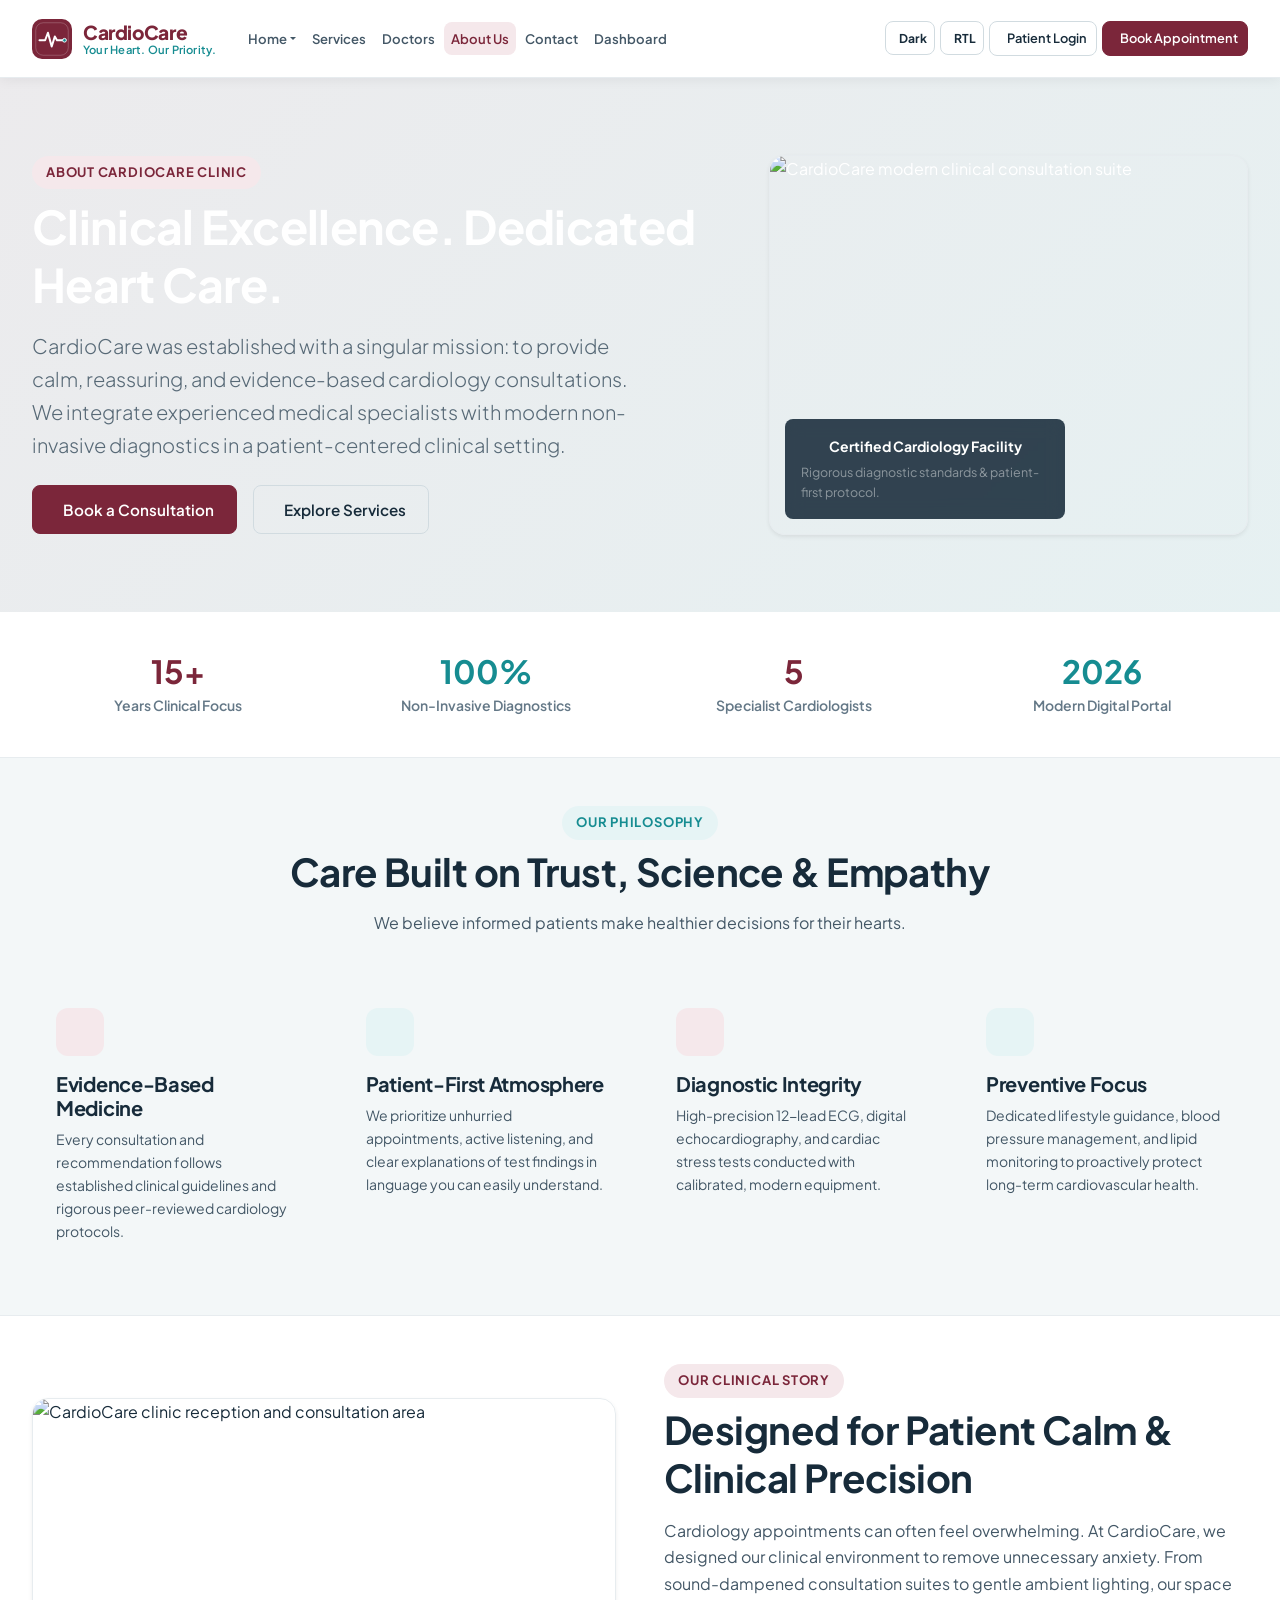
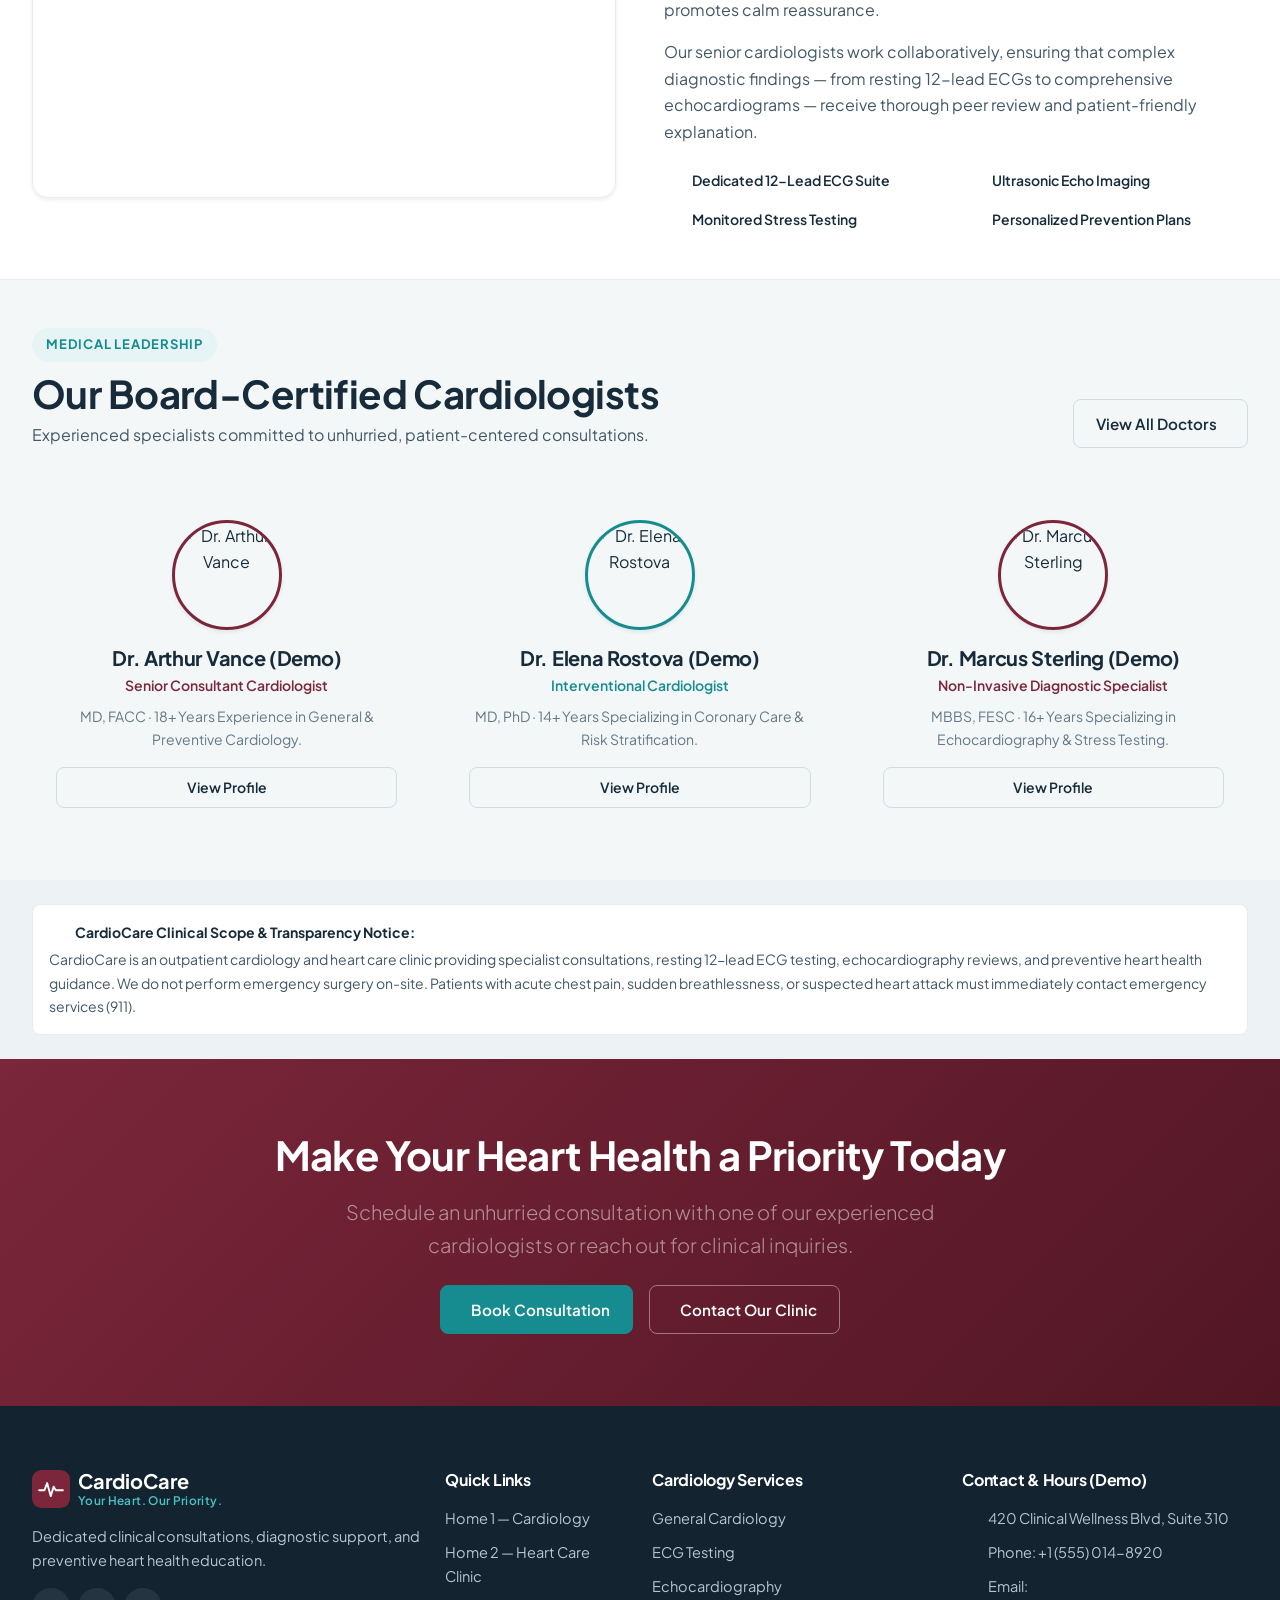
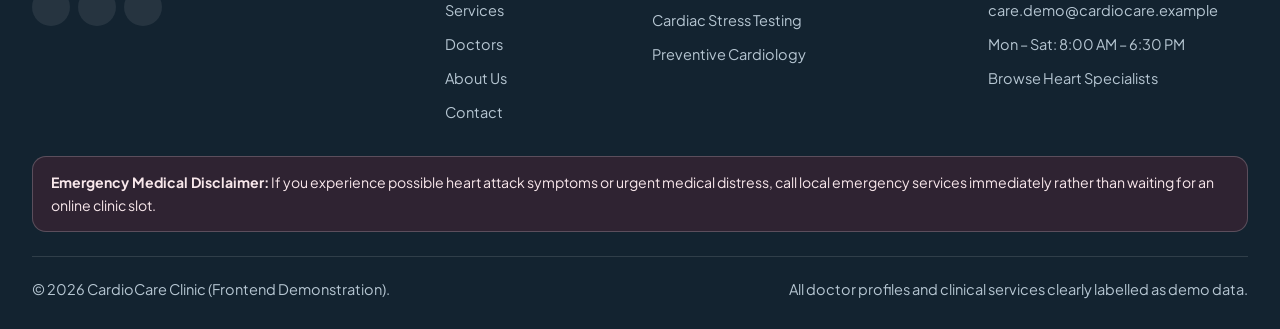
==== commit 74fb6705: "Center Heart Clinic care pathway cards without clipping and make navbar permanently fixed across all" ====
--- a/about.html
+++ b/about.html
@@ -15,7 +15,7 @@
   <link rel="stylesheet" href="assets/css/main.css">
   <link rel="stylesheet" href="assets/css/pages.css">
 </head>
-<body>
+<body class="cc-has-fixed-nav">
   <!-- Sticky Public Navigation -->
   <header class="cc-navbar">
     <div class="cc-container">
--- a/assets/css/main.css
+++ b/assets/css/main.css
@@ -240,25 +240,32 @@
    the hamburger drawer.
    ========================================================================== */
 .cc-navbar {
-  position: sticky;
+  position: fixed !important;
   top: 0;
   left: 0;
   right: 0;
   width: 100%;
   z-index: 1050;
   height: var(--cc-navbar-height);
-  background-color: rgba(255, 255, 255, 0.96);
-  backdrop-filter: blur(12px);
-  -webkit-backdrop-filter: blur(12px);
+  background-color: rgba(255, 255, 255, 0.98);
+  backdrop-filter: blur(14px);
+  -webkit-backdrop-filter: blur(14px);
   border-bottom: 1px solid var(--cc-border);
   display: flex;
   align-items: center;
   box-sizing: border-box;
+  box-shadow: 0 2px 12px rgba(15, 25, 35, 0.06);
   transition: background-color var(--cc-transition), border-color var(--cc-transition), box-shadow var(--cc-transition);
 }
 
+body.cc-has-fixed-nav,
+body:has(.cc-navbar) {
+  padding-top: var(--cc-navbar-height);
+}
+
 [data-theme="dark"] .cc-navbar {
-  background-color: rgba(23, 36, 50, 0.96);
+  background-color: rgba(23, 36, 50, 0.98);
+  box-shadow: 0 2px 14px rgba(0, 0, 0, 0.35);
 }
 
 .cc-navbar-row {
--- a/assets/css/pages.css
+++ b/assets/css/pages.css
@@ -137,49 +137,64 @@
   margin-top: 2px;
 }
 
-/* Patient Journey Timeline (Horizontal on Desktop, Vertical on Mobile) */
+/* Patient Journey Timeline */
 .cc-journey-grid {
   display: grid;
-  grid-template-columns: repeat(5, 1fr);
-  gap: 18px;
-  position: relative;
-}
-
-.cc-journey-step {
-  position: relative;
-  background-color: var(--cc-bg-surface);
-  border: 1px solid var(--cc-border);
-  border-radius: var(--cc-radius-md);
-  padding: 24px 18px;
-  text-align: center;
-  display: flex;
-  flex-direction: column;
-  align-items: center;
-  height: 100%;
-  box-shadow: var(--cc-shadow-xs);
-}
-
-.cc-journey-num {
-  width: 44px;
-  height: 44px;
-  border-radius: 50%;
-  background: linear-gradient(135deg, var(--cc-burgundy), var(--cc-teal));
-  color: #FFFFFF;
-  font-weight: 800;
-  font-size: 1rem;
-  display: flex;
-  align-items: center;
+  grid-template-columns: repeat(5, minmax(0, 1fr));
+  gap: clamp(14px, 2vw, 22px);
+  position: relative;
+  width: 100%;
+  margin-inline: auto;
   justify-content: center;
-  margin-bottom: 14px;
-  flex-shrink: 0;
-}
-
-@media (max-width: 991.98px) {
+}
+
+.cc-journey-grid-4 {
+  grid-template-columns: repeat(4, minmax(0, 1fr));
+  max-width: 1160px;
+  margin-inline: auto;
+}
+
+@media (min-width: 992px) and (max-width: 1199.98px) {
   .cc-journey-grid {
+    grid-template-columns: repeat(3, minmax(0, 1fr));
+    justify-content: center;
+    max-width: 900px;
+    margin-inline: auto;
+  }
+  .cc-journey-grid-4 {
+    grid-template-columns: repeat(2, minmax(0, 1fr));
+    max-width: 780px;
+    margin-inline: auto;
+    justify-content: center;
+  }
+}
+
+@media (min-width: 768px) and (max-width: 991.98px) {
+  .cc-journey-grid,
+  .cc-journey-grid-4 {
+    grid-template-columns: repeat(2, minmax(0, 1fr));
+    gap: 16px;
+    max-width: 720px;
+    margin-inline: auto;
+  }
+}
+
+@media (max-width: 767.98px) {
+  .cc-journey-grid,
+  .cc-journey-grid-4 {
     grid-template-columns: 1fr;
-    gap: 14px;
+    gap: 16px;
     padding-inline-start: 22px;
     border-inline-start: 2px dashed var(--cc-teal);
+    max-width: 520px;
+    margin-inline: auto;
+  }
+  [dir="rtl"] .cc-journey-grid,
+  [dir="rtl"] .cc-journey-grid-4 {
+    padding-inline-start: 0;
+    padding-inline-end: 22px;
+    border-inline-start: none;
+    border-inline-end: 2px dashed var(--cc-teal);
   }
   .cc-journey-step {
     text-align: start;
@@ -190,6 +205,29 @@
   .cc-journey-num {
     margin-bottom: 0;
   }
+}
+
+.cc-journey-step {
+  position: relative;
+  background-color: var(--cc-bg-surface);
+  border: 1px solid var(--cc-border);
+  border-radius: var(--cc-radius-md);
+  padding: 24px 18px;
+  text-align: center;
+  display: flex;
+  flex-direction: column;
+  align-items: center;
+  justify-content: flex-start;
+  height: 100%;
+  min-width: 0; /* CRITICAL: prevents flex/grid child overflow */
+  box-shadow: var(--cc-shadow-xs);
+  transition: transform var(--cc-transition), box-shadow var(--cc-transition);
+  box-sizing: border-box;
+}
+
+.cc-journey-step:hover {
+  transform: translateY(-4px);
+  box-shadow: var(--cc-shadow-md);
 }
 
 /* Swiper Customization */
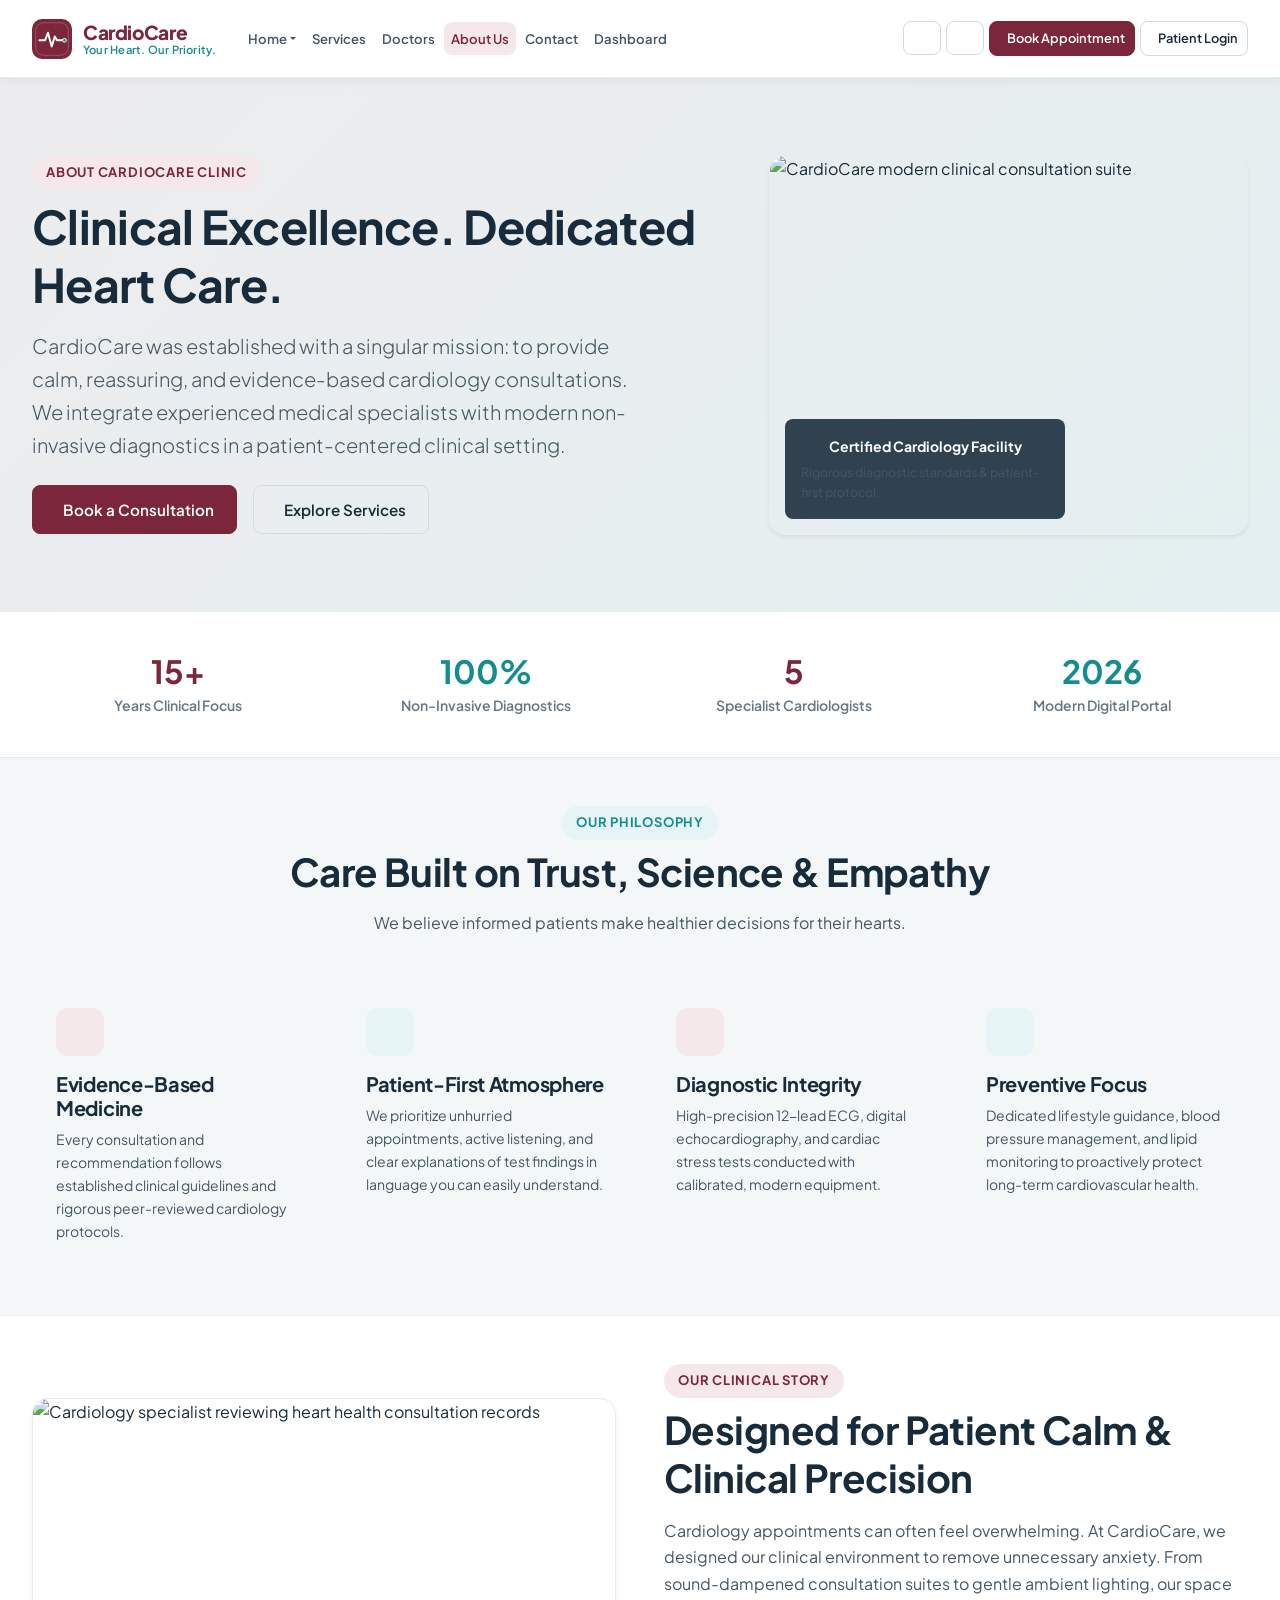
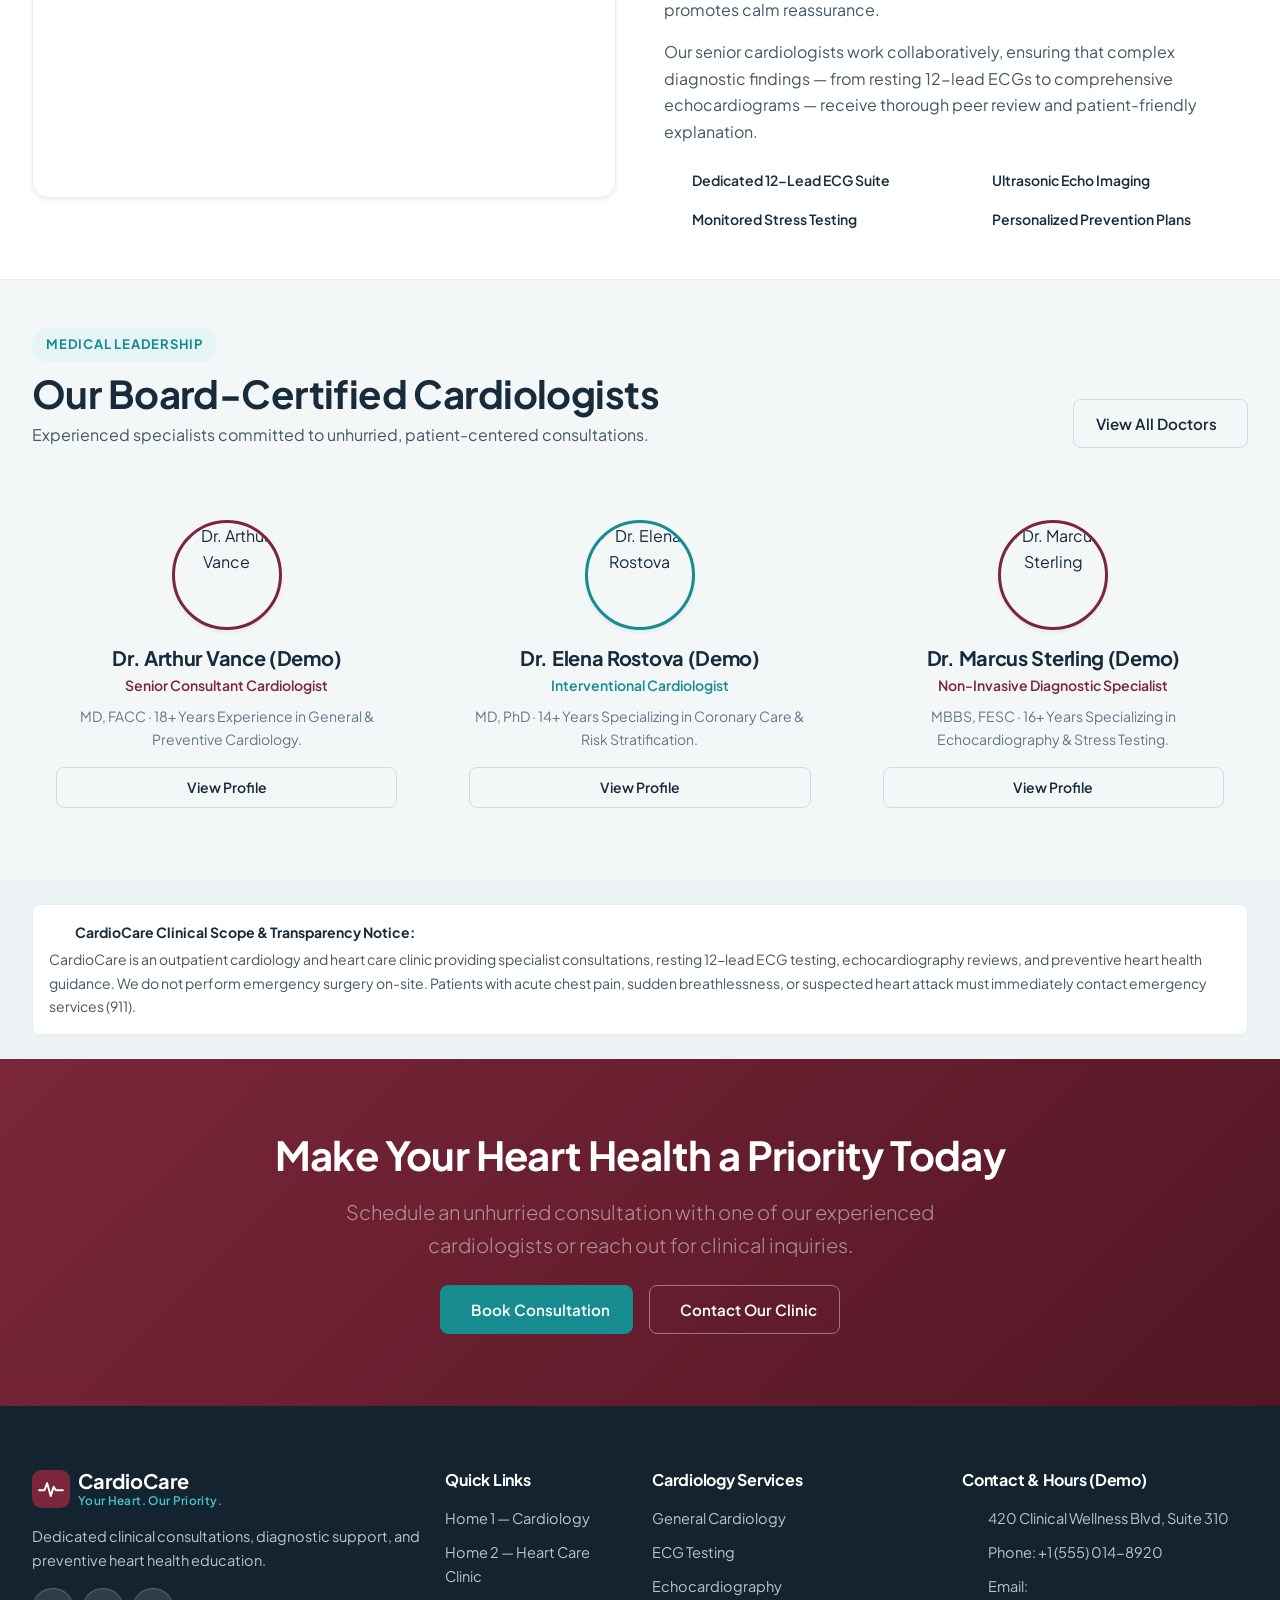
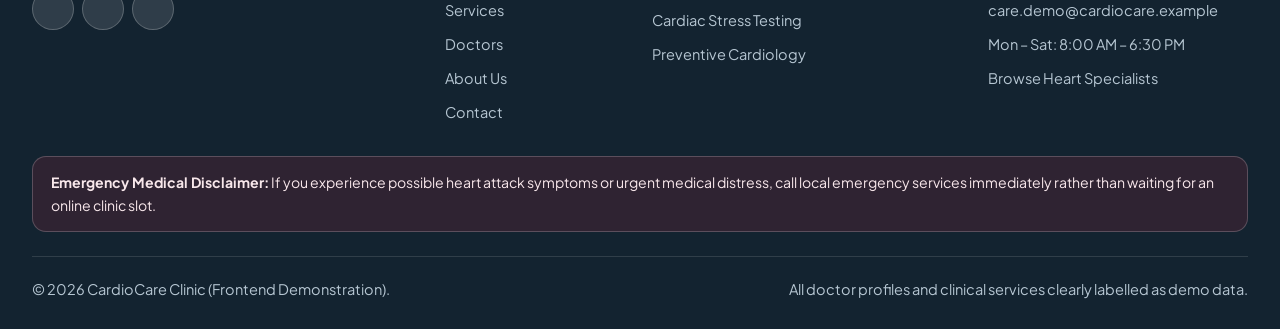
==== commit af5e3c25: "Fix dark theme contrast, hero text visibility, doctor photo, map embed, icon-only toggles, and login" ====
--- a/about.html
+++ b/about.html
@@ -52,20 +52,18 @@
           <div class="cc-nav-actions">
             <button type="button" class="cc-icon-toggle" data-cc-theme-toggle aria-label="Toggle Light/Dark theme">
               <i class="cc-theme-icon" data-lucide="moon"></i>
-              <span class="cc-theme-label">Dark</span>
             </button>
             <button type="button" class="cc-icon-toggle" data-cc-dir-toggle aria-label="Toggle RTL/LTR layout">
               <i data-lucide="languages"></i>
-              <span class="cc-dir-label">RTL</span>
+            </button>
+            <button type="button" class="btn-cc-primary btn-cc-sm" data-cc-book>
+              <i data-lucide="calendar-plus"></i>
+              <span data-i18n="nav_book">Book Appointment</span>
             </button>
             <a href="login.html" class="btn-cc-outline btn-cc-sm">
               <i data-lucide="user"></i>
               <span data-i18n="nav_login">Patient Login</span>
             </a>
-            <button type="button" class="btn-cc-primary btn-cc-sm" data-cc-book>
-              <i data-lucide="calendar-plus"></i>
-              <span data-i18n="nav_book">Book Appointment</span>
-            </button>
           </div>
         </nav>
 
@@ -95,26 +93,24 @@
           <li><a href="dashboard.html" class="cc-nav-link" data-i18n="nav_dashboard">Dashboard</a></li>
         </ul>
 
-        <div class="cc-mobile-controls">
-          <button type="button" class="cc-icon-toggle w-100" data-cc-theme-toggle>
+        <div class="d-flex gap-2 mb-3">
+          <button type="button" class="cc-icon-toggle flex-fill" data-cc-theme-toggle aria-label="Toggle theme">
             <i class="cc-theme-icon" data-lucide="moon"></i>
-            <span class="cc-theme-label">Dark</span>
           </button>
-          <button type="button" class="cc-icon-toggle w-100" data-cc-dir-toggle>
+          <button type="button" class="cc-icon-toggle flex-fill" data-cc-dir-toggle aria-label="Toggle RTL/LTR">
             <i data-lucide="languages"></i>
-            <span class="cc-dir-label">RTL</span>
           </button>
         </div>
 
         <div class="d-grid gap-2">
+          <button type="button" class="btn-cc-primary" data-cc-book data-bs-dismiss="offcanvas">
+            <i data-lucide="calendar-plus"></i>
+            <span data-i18n="nav_book">Book Appointment</span>
+          </button>
           <a href="login.html" class="btn-cc-outline">
             <i data-lucide="user"></i>
             <span data-i18n="nav_login">Patient Login</span>
           </a>
-          <button type="button" class="btn-cc-primary" data-cc-book data-bs-dismiss="offcanvas">
-            <i data-lucide="calendar-plus"></i>
-            <span data-i18n="nav_book">Book Appointment</span>
-          </button>
         </div>
       </div>
 
@@ -127,7 +123,7 @@
 
   <main>
     <!-- HERO SECTION -->
-    <section class="cc-page-hero" style="background: linear-gradient(135deg, rgba(123,38,58,0.06), rgba(22,140,145,0.06)); padding: clamp(48px, 6vw, 84px) 0;">
+    <section class="cc-page-hero cc-page-hero-light" style="padding: clamp(48px, 6vw, 84px) 0;">
       <div class="cc-container">
         <div class="row align-items-center g-4 g-lg-5">
           <div class="col-lg-7" data-aos="fade-right">
@@ -261,7 +257,7 @@
       <div class="cc-container">
         <div class="row align-items-center g-4 g-lg-5">
           <div class="col-lg-6" data-aos="fade-right">
-            <img src="https://images.pexels.com/photos/5327656/pexels-photo-5327656.jpeg?auto=compress&cs=tinysrgb&w=800" alt="CardioCare clinic reception and consultation area" class="img-fluid rounded-4 shadow-sm" style="width: 100%; height: 400px; object-fit: cover; border: 1px solid var(--cc-border);">
+            <img src="https://images.pexels.com/photos/6129207/pexels-photo-6129207.jpeg?auto=compress&cs=tinysrgb&w=1200" alt="Cardiology specialist reviewing heart health consultation records" class="img-fluid rounded-4 shadow-sm" style="width: 100%; height: 400px; object-fit: cover; object-position: center top; border: 1px solid var(--cc-border);">
           </div>
           <div class="col-lg-6" data-aos="fade-left">
             <span class="cc-eyebrow cc-eyebrow-burgundy mb-2">OUR CLINICAL STORY</span>
@@ -341,7 +337,7 @@
 
           <div class="col-md-6 col-lg-4" data-aos="fade-up" data-aos-delay="150">
             <div class="cc-service-card h-100 p-4 text-center">
-              <img src="https://images.pexels.com/photos/3845129/pexels-photo-3845129.jpeg?auto=compress&cs=tinysrgb&w=600" alt="Dr. Marcus Sterling" class="rounded-circle mb-3 mx-auto shadow-sm" style="width: 110px; height: 110px; object-fit: cover; border: 3px solid var(--cc-burgundy);">
+              <img src="https://images.pexels.com/photos/6238120/pexels-photo-6238120.jpeg?auto=compress&cs=tinysrgb&w=600" alt="Dr. Marcus Sterling" class="rounded-circle mb-3 mx-auto shadow-sm" style="width: 110px; height: 110px; object-fit: cover; border: 3px solid var(--cc-burgundy);">
               <h3 class="h5 fw-bold mb-1">Dr. Marcus Sterling (Demo)</h3>
               <div class="small fw-semibold text-primary-burgundy mb-2" style="color: var(--cc-burgundy);">Non-Invasive Diagnostic Specialist</div>
               <p class="small mb-3" style="color: var(--cc-text-muted);">MBBS, FESC · 16+ Years Specializing in Echocardiography &amp; Stress Testing.</p>
--- a/assets/css/main.css
+++ b/assets/css/main.css
@@ -36,6 +36,67 @@
 
 p {
   color: var(--cc-text-secondary);
+}
+
+/* Global High-Contrast Dark Theme Text & Card Overrides */
+[data-theme="dark"] {
+  --bs-body-color: var(--cc-text-primary);
+  --bs-secondary-color: var(--cc-text-muted);
+  --bs-body-bg: var(--cc-bg-page);
+}
+
+[data-theme="dark"] p,
+[data-theme="dark"] .lead,
+[data-theme="dark"] .cc-section-subtitle,
+[data-theme="dark"] .cc-card-text {
+  color: var(--cc-text-secondary) !important;
+}
+
+[data-theme="dark"] .text-muted,
+[data-theme="dark"] .text-body-secondary {
+  color: #B2C4D2 !important;
+}
+
+[data-theme="dark"] .text-secondary {
+  color: #C8D8E4 !important;
+}
+
+[data-theme="dark"] .cc-card {
+  background-color: var(--cc-bg-surface);
+  border-color: var(--cc-border);
+  color: var(--cc-text-primary);
+}
+
+[data-theme="dark"] .cc-card p,
+[data-theme="dark"] .cc-card .small,
+[data-theme="dark"] .cc-card ul,
+[data-theme="dark"] .cc-card li {
+  color: #C2D0DA;
+}
+
+[data-theme="dark"] .cc-card .text-muted {
+  color: #B2C4D2 !important;
+}
+
+[data-theme="dark"] .cc-feature-pill {
+  background-color: var(--cc-bg-surface);
+  border-color: var(--cc-border);
+  color: var(--cc-text-primary);
+}
+
+[data-theme="dark"] .cc-feature-pill .text-muted {
+  color: #B2C4D2 !important;
+}
+
+[data-theme="dark"] .rounded-3[style*="background-color: var(--cc-bg-subtle)"],
+[data-theme="dark"] .rounded-3[style*="background: var(--cc-bg-subtle)"] {
+  background-color: var(--cc-bg-surface) !important;
+  border: 1px solid var(--cc-border) !important;
+}
+
+[data-theme="dark"] .rounded-3[style*="background-color: var(--cc-bg-subtle)"] .text-muted,
+[data-theme="dark"] .rounded-3[style*="background: var(--cc-bg-subtle)"] .text-muted {
+  color: #B2C4D2 !important;
 }
 
 a {
@@ -410,10 +471,10 @@
   display: inline-flex;
   align-items: center;
   justify-content: center;
-  gap: 6px;
+  width: 38px;
   height: 38px;
   min-width: 38px;
-  padding-inline: 10px;
+  padding: 0;
   border-radius: var(--cc-radius-sm);
   border: 1px solid var(--cc-border-strong);
   background-color: var(--cc-bg-surface);
@@ -422,6 +483,7 @@
   font-weight: 700;
   cursor: pointer;
   transition: all var(--cc-transition);
+  flex-shrink: 0;
 }
 
 .cc-icon-toggle:hover {
@@ -788,16 +850,49 @@
   display: inline-flex;
   align-items: center;
   justify-content: center;
-  width: 38px;
-  height: 38px;
+  width: 42px;
+  height: 42px;
   border-radius: 50%;
-  background-color: rgba(255, 255, 255, 0.08);
+  background-color: var(--cc-bg-subtle);
+  color: var(--cc-text-primary) !important;
+  border: 1px solid var(--cc-border-strong);
+  transition: all var(--cc-transition);
+  text-decoration: none;
+  cursor: pointer;
+  flex-shrink: 0;
+}
+
+.cc-social-btn svg {
+  width: 18px;
+  height: 18px;
+  stroke: currentColor;
+  transition: transform var(--cc-transition);
+}
+
+.cc-social-btn:hover {
+  background-color: var(--cc-burgundy) !important;
   color: #FFFFFF !important;
-  transition: background-color var(--cc-transition);
-}
-
-.cc-social-btn:hover {
-  background-color: var(--cc-teal);
+  border-color: var(--cc-burgundy) !important;
+  transform: translateY(-3px);
+  box-shadow: 0 4px 14px rgba(123, 38, 58, 0.28);
+}
+
+.cc-social-btn:hover svg {
+  transform: scale(1.15);
+  stroke: #FFFFFF;
+}
+
+.cc-footer .cc-social-btn {
+  background-color: rgba(255, 255, 255, 0.12);
+  color: #FFFFFF !important;
+  border: 1px solid rgba(255, 255, 255, 0.22);
+}
+
+.cc-footer .cc-social-btn:hover {
+  background-color: var(--cc-teal) !important;
+  border-color: var(--cc-teal) !important;
+  color: #FFFFFF !important;
+  box-shadow: 0 4px 14px rgba(22, 140, 145, 0.35);
 }
 
 .cc-footer-emergency {
--- a/assets/css/pages.css
+++ b/assets/css/pages.css
@@ -279,6 +279,28 @@
   opacity: 0.88;
 }
 
+/* Light Variant Sub-Hero (About & Contact) */
+.cc-page-hero-light {
+  background: linear-gradient(135deg, rgba(123, 38, 58, 0.05), rgba(22, 140, 145, 0.07)) !important;
+  color: var(--cc-text-primary) !important;
+}
+
+[data-theme="dark"] .cc-page-hero-light {
+  background: linear-gradient(135deg, rgba(168, 59, 84, 0.14), rgba(36, 169, 175, 0.14)) !important;
+}
+
+.cc-page-hero-light h1,
+.cc-page-hero-light .cc-section-title,
+.cc-page-hero-light .display-5 {
+  color: var(--cc-text-primary) !important;
+}
+
+.cc-page-hero-light p,
+.cc-page-hero-light .lead {
+  color: var(--cc-text-secondary) !important;
+  opacity: 1 !important;
+}
+
 /* Services Page Detailed Alternating Layout */
 .cc-service-detail-card {
   background-color: var(--cc-bg-surface);
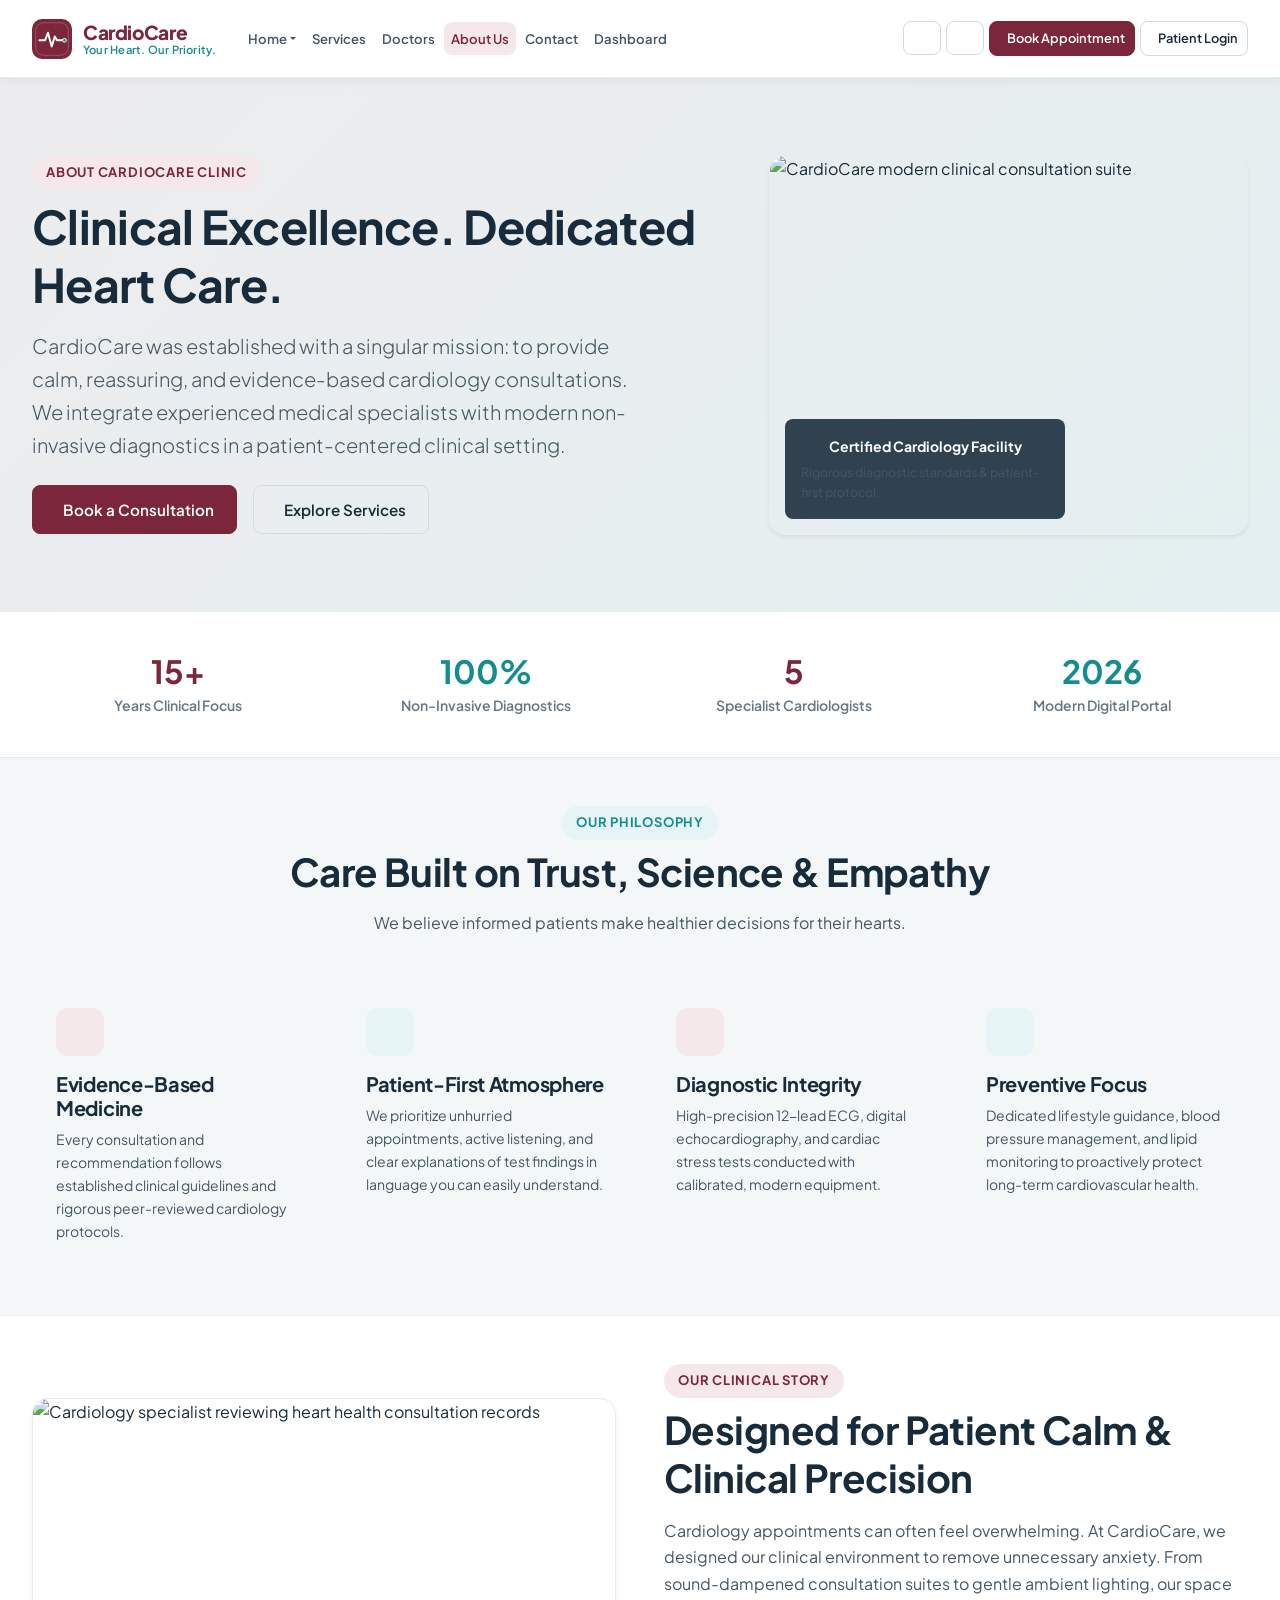
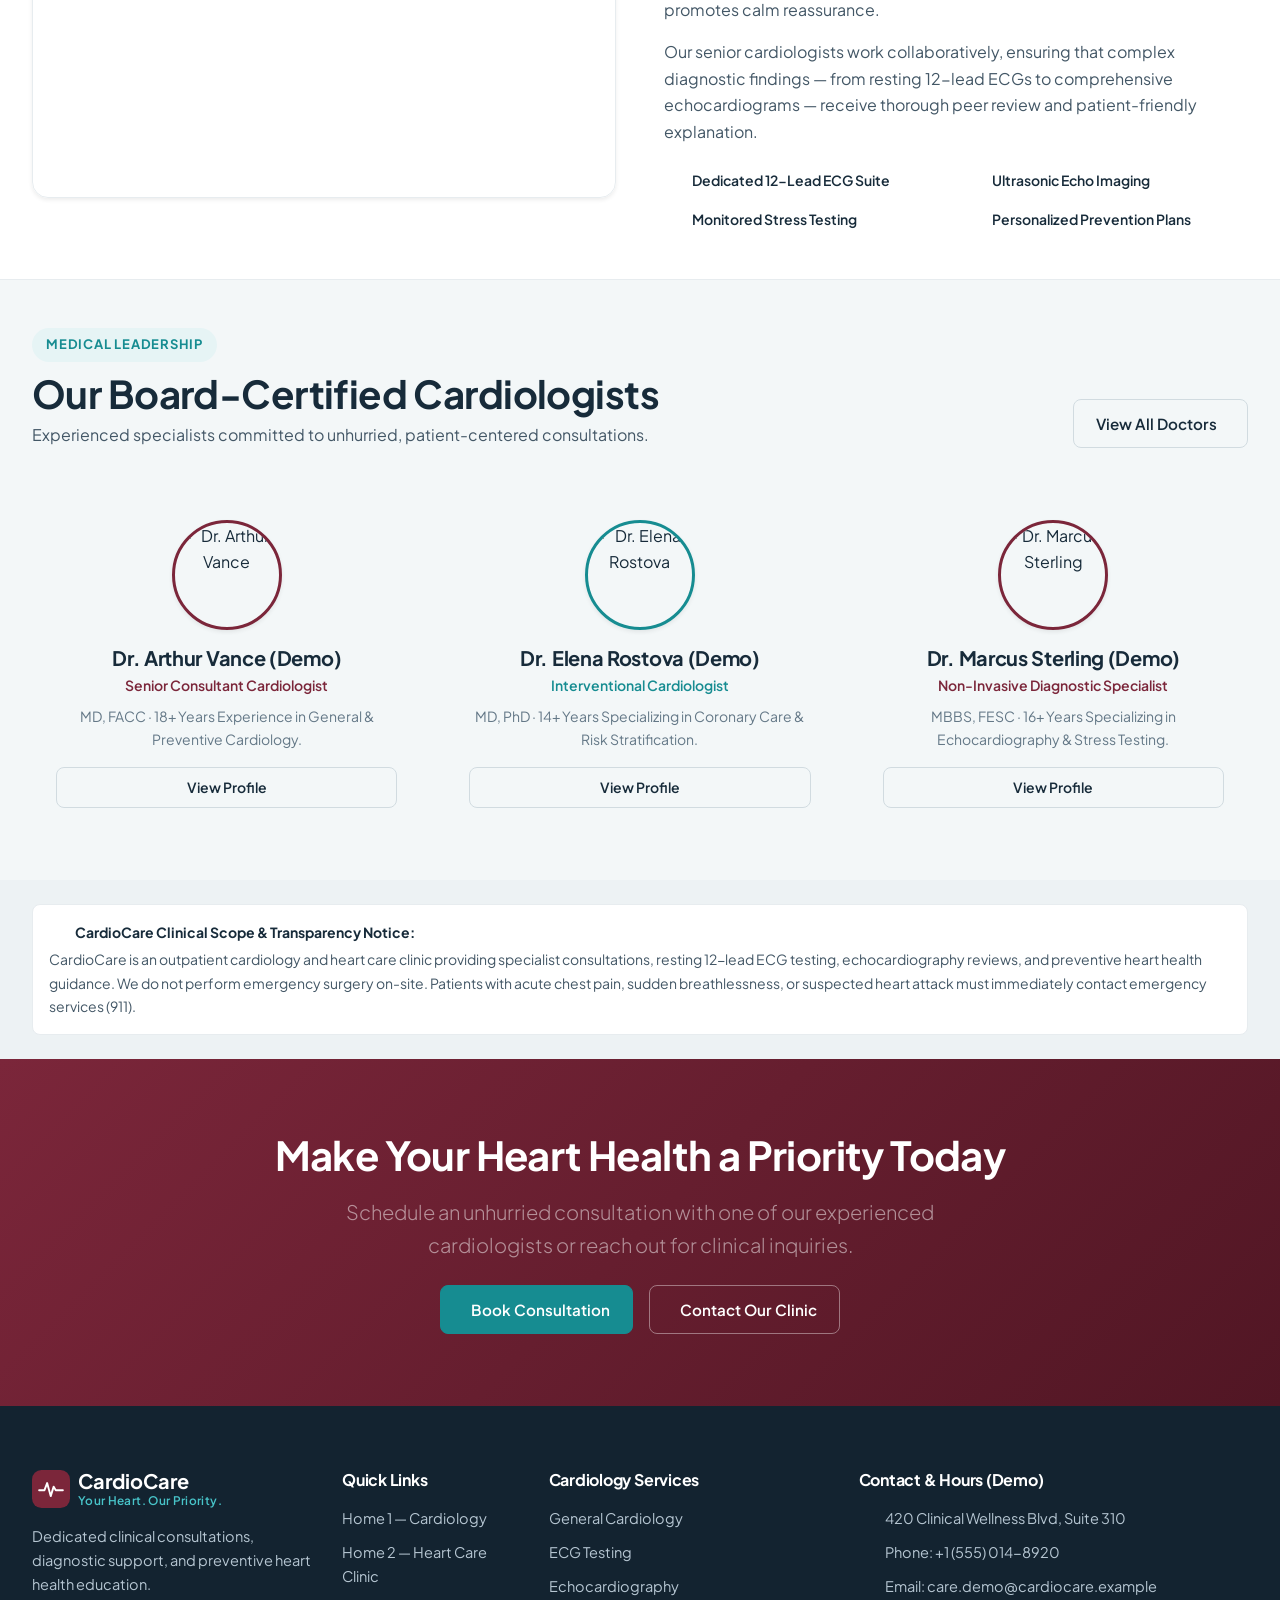
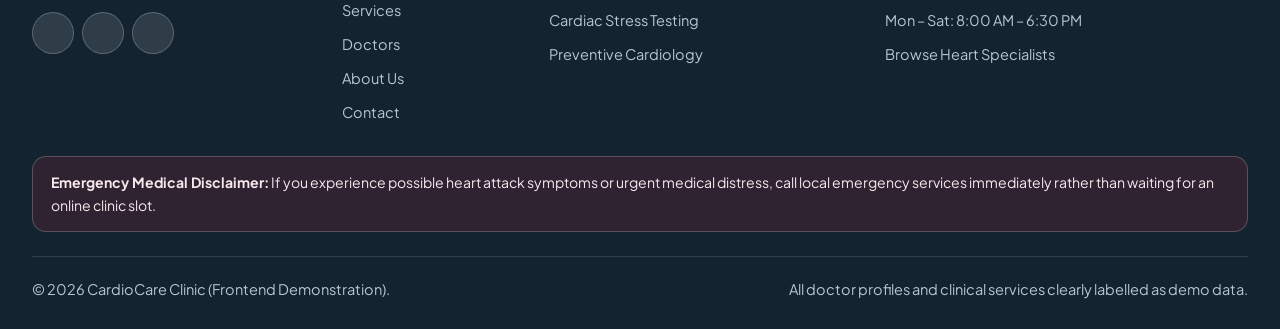
==== commit d5d7f9ad: "Fix auth social buttons, top-right toggles, 1024px footer grid, centered 768px about card, mobile da" ====
--- a/about.html
+++ b/about.html
@@ -314,7 +314,7 @@
           </a>
         </div>
 
-        <div class="row g-4">
+        <div class="row g-4 justify-content-center">
           <div class="col-md-6 col-lg-4" data-aos="fade-up" data-aos-delay="50">
             <div class="cc-service-card h-100 p-4 text-center">
               <img src="https://images.pexels.com/photos/5215024/pexels-photo-5215024.jpeg?auto=compress&cs=tinysrgb&w=600" alt="Dr. Arthur Vance" class="rounded-circle mb-3 mx-auto shadow-sm" style="width: 110px; height: 110px; object-fit: cover; border: 3px solid var(--cc-burgundy);">
@@ -335,9 +335,9 @@
             </div>
           </div>
 
-          <div class="col-md-6 col-lg-4" data-aos="fade-up" data-aos-delay="150">
+          <div class="col-md-6 col-lg-4 mx-md-auto mx-lg-0" data-aos="fade-up" data-aos-delay="150">
             <div class="cc-service-card h-100 p-4 text-center">
-              <img src="https://images.pexels.com/photos/6238120/pexels-photo-6238120.jpeg?auto=compress&cs=tinysrgb&w=600" alt="Dr. Marcus Sterling" class="rounded-circle mb-3 mx-auto shadow-sm" style="width: 110px; height: 110px; object-fit: cover; border: 3px solid var(--cc-burgundy);">
+              <img src="https://images.pexels.com/photos/5452293/pexels-photo-5452293.jpeg?auto=compress&cs=tinysrgb&w=600" alt="Dr. Marcus Sterling" class="rounded-circle mb-3 mx-auto shadow-sm" style="width: 110px; height: 110px; object-fit: cover; border: 3px solid var(--cc-burgundy);">
               <h3 class="h5 fw-bold mb-1">Dr. Marcus Sterling (Demo)</h3>
               <div class="small fw-semibold text-primary-burgundy mb-2" style="color: var(--cc-burgundy);">Non-Invasive Diagnostic Specialist</div>
               <p class="small mb-3" style="color: var(--cc-text-muted);">MBBS, FESC · 16+ Years Specializing in Echocardiography &amp; Stress Testing.</p>
@@ -388,7 +388,7 @@
   <footer class="cc-footer">
     <div class="cc-container">
       <div class="row g-4">
-        <div class="col-lg-4">
+        <div class="col-12 col-md-6 col-lg-4 col-xl-3">
           <a href="index.html" class="d-inline-flex align-items-center gap-2 mb-3 text-white text-decoration-none">
             <svg width="38" height="38" viewBox="0 0 64 64" fill="none" aria-hidden="true">
               <rect width="64" height="64" rx="16" fill="#7B263A"/>
@@ -407,7 +407,7 @@
           </div>
         </div>
 
-        <div class="col-6 col-lg-2">
+        <div class="col-6 col-md-3 col-lg-2 col-xl-2">
           <h6>Quick Links</h6>
           <ul class="cc-footer-links">
             <li><a href="index.html">Home 1 — Cardiology</a></li>
@@ -419,7 +419,7 @@
           </ul>
         </div>
 
-        <div class="col-6 col-lg-3">
+        <div class="col-6 col-md-3 col-lg-2 col-xl-3">
           <h6>Cardiology Services</h6>
           <ul class="cc-footer-links">
             <li><a href="services.html#general-consultation">General Cardiology</a></li>
@@ -430,7 +430,7 @@
           </ul>
         </div>
 
-        <div class="col-lg-3">
+        <div class="col-12 col-md-6 col-lg-4 col-xl-4">
           <h6>Contact &amp; Hours (Demo)</h6>
           <ul class="cc-footer-links">
             <li class="cc-footer-contact-item">
--- a/assets/css/main.css
+++ b/assets/css/main.css
@@ -882,6 +882,56 @@
   stroke: #FFFFFF;
 }
 
+/* Proper Labeled Social Media Pill Buttons (Auth & Contact) */
+.cc-social-pill {
+  display: inline-flex;
+  align-items: center;
+  gap: 8px;
+  padding: 8px 16px;
+  border-radius: 999px;
+  background-color: var(--cc-bg-surface);
+  border: 1px solid var(--cc-border-strong);
+  color: var(--cc-text-primary);
+  font-size: 0.84rem;
+  font-weight: 600;
+  text-decoration: none;
+  transition: all var(--cc-transition);
+  box-shadow: var(--cc-shadow-xs);
+}
+
+.cc-social-pill:hover {
+  background-color: var(--cc-burgundy);
+  border-color: var(--cc-burgundy);
+  color: #FFFFFF !important;
+  transform: translateY(-2px);
+  box-shadow: var(--cc-shadow-sm);
+}
+
+.cc-social-pill:hover svg {
+  color: #FFFFFF !important;
+  stroke: #FFFFFF;
+}
+
+[data-theme="dark"] .cc-social-pill {
+  background-color: var(--cc-bg-subtle);
+  border-color: var(--cc-border-strong);
+  color: var(--cc-text-primary);
+}
+
+[data-theme="dark"] .cc-auth-social-label {
+  color: #C8D8E4 !important;
+}
+
+/* High Contrast Close Button in Dark Mode */
+[data-theme="dark"] .btn-close {
+  filter: invert(1) grayscale(100%) brightness(200%);
+  opacity: 0.85;
+}
+
+[data-theme="dark"] .btn-close:hover {
+  opacity: 1;
+}
+
 .cc-footer .cc-social-btn {
   background-color: rgba(255, 255, 255, 0.12);
   color: #FFFFFF !important;
--- a/assets/css/pages.css
+++ b/assets/css/pages.css
@@ -412,27 +412,31 @@
    Auth Pages (Centered Single Card - No Image Sidebar)
    ========================================================================== */
 .cc-auth-page {
+  position: relative;
   min-height: 100vh;
   display: flex;
   flex-direction: column;
   justify-content: center;
   align-items: center;
-  padding: clamp(24px, 4vw, 48px) 16px;
+  padding: clamp(64px, 8vw, 84px) 16px clamp(24px, 4vw, 48px);
   background-color: var(--cc-bg-page);
 }
 
 .cc-auth-topbar {
-  width: 100%;
-  max-width: 520px;
+  position: absolute;
+  top: clamp(16px, 2.5vw, 28px);
+  inset-inline-end: clamp(16px, 3vw, 36px);
   display: flex;
   justify-content: flex-end;
   align-items: center;
-  margin-bottom: 16px;
   gap: 10px;
+  z-index: 20;
 }
 
 .cc-auth-topbar.register-topbar {
-  max-width: 640px;
+  position: absolute;
+  top: clamp(16px, 2.5vw, 28px);
+  inset-inline-end: clamp(16px, 3vw, 36px);
 }
 
 .cc-auth-card {
@@ -447,6 +451,37 @@
 
 .cc-auth-register-card {
   max-width: 640px;
+}
+
+/* High-Contrast Dark Theme Overrides for Auth Cards */
+[data-theme="dark"] .cc-auth-card {
+  background-color: var(--cc-bg-surface);
+  border-color: var(--cc-border);
+  color: var(--cc-text-primary);
+}
+
+[data-theme="dark"] .cc-auth-card h1,
+[data-theme="dark"] .cc-auth-card .h3 {
+  color: var(--cc-text-primary) !important;
+}
+
+[data-theme="dark"] .cc-auth-card p,
+[data-theme="dark"] .cc-auth-card .text-muted {
+  color: #B2C4D2 !important;
+}
+
+[data-theme="dark"] .cc-auth-card .text-secondary {
+  color: #C8D8E4 !important;
+}
+
+[data-theme="dark"] .cc-auth-card label,
+[data-theme="dark"] .cc-auth-card .form-check-label {
+  color: #EDF3F7 !important;
+}
+
+[data-theme="dark"] .cc-auth-card .border-top {
+  border-color: var(--cc-border) !important;
+  color: #C2D0DA;
 }
 
 @media (max-width: 991.98px) {
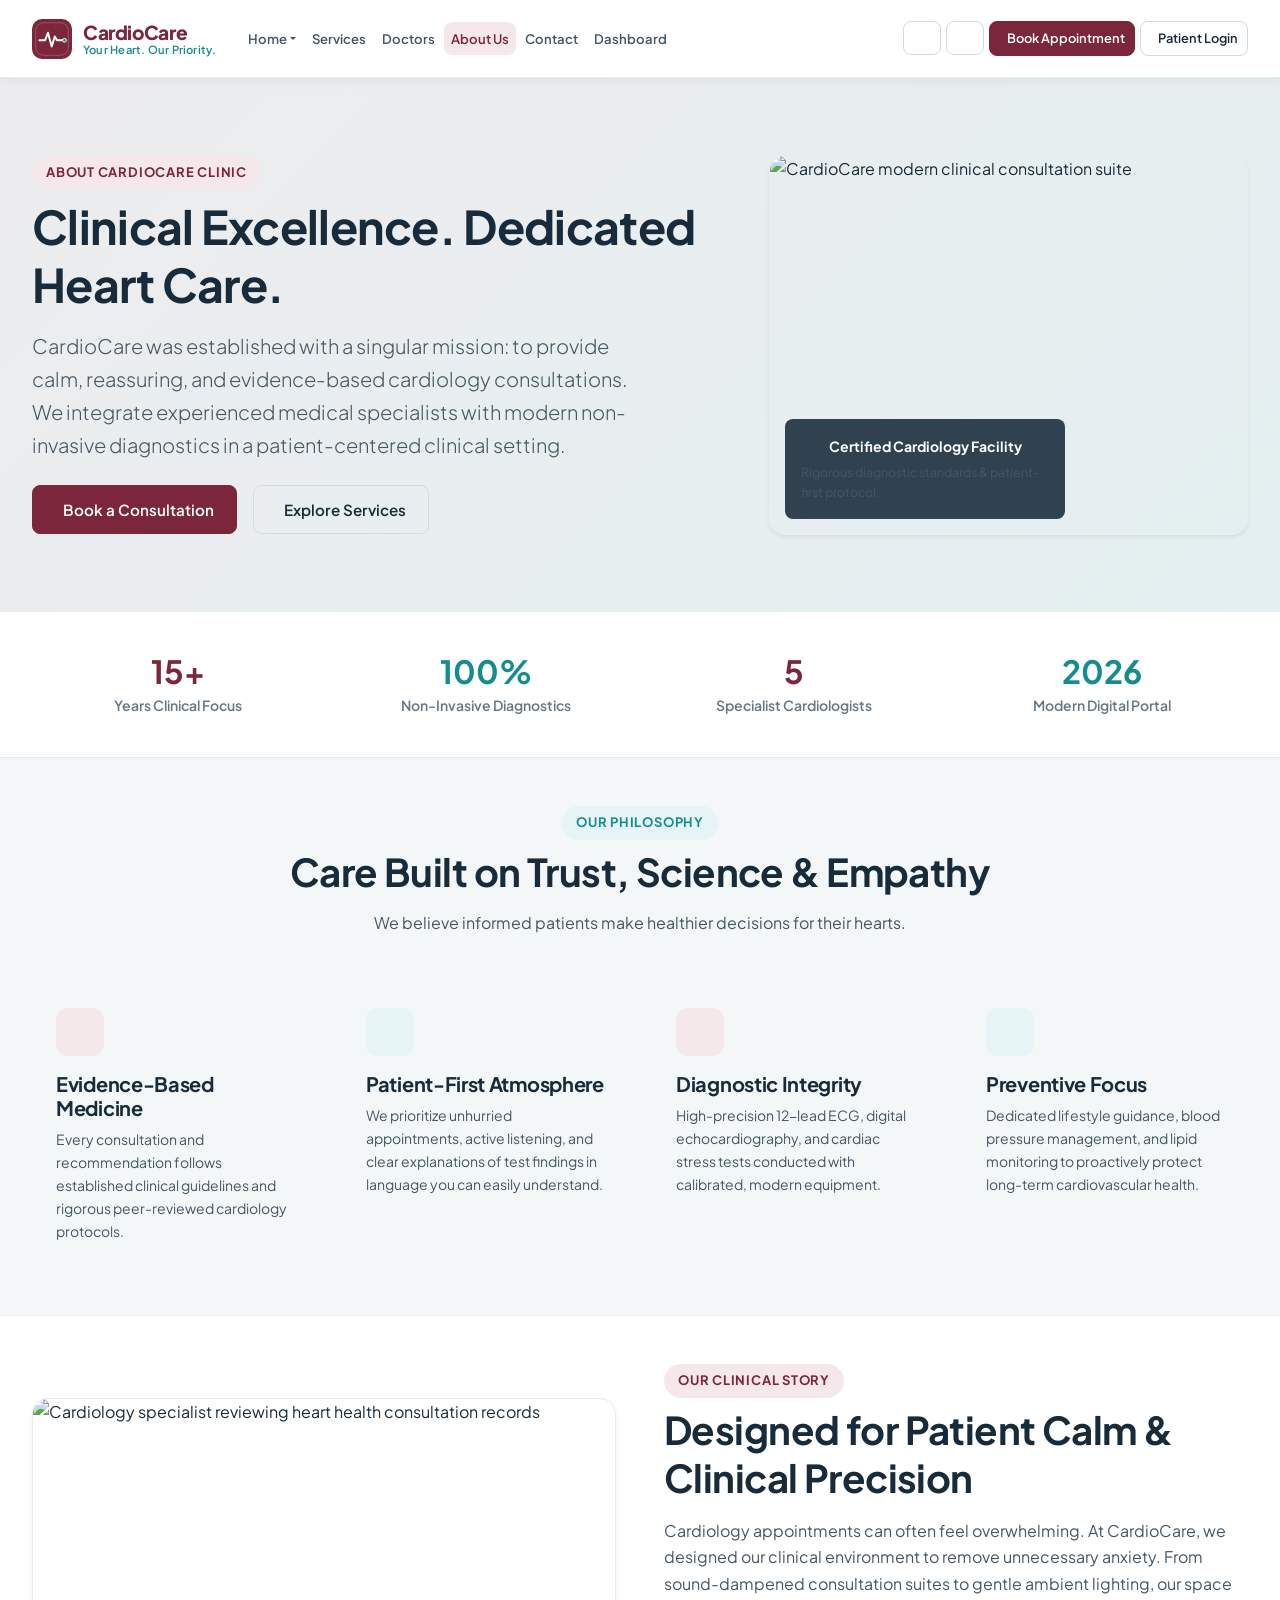
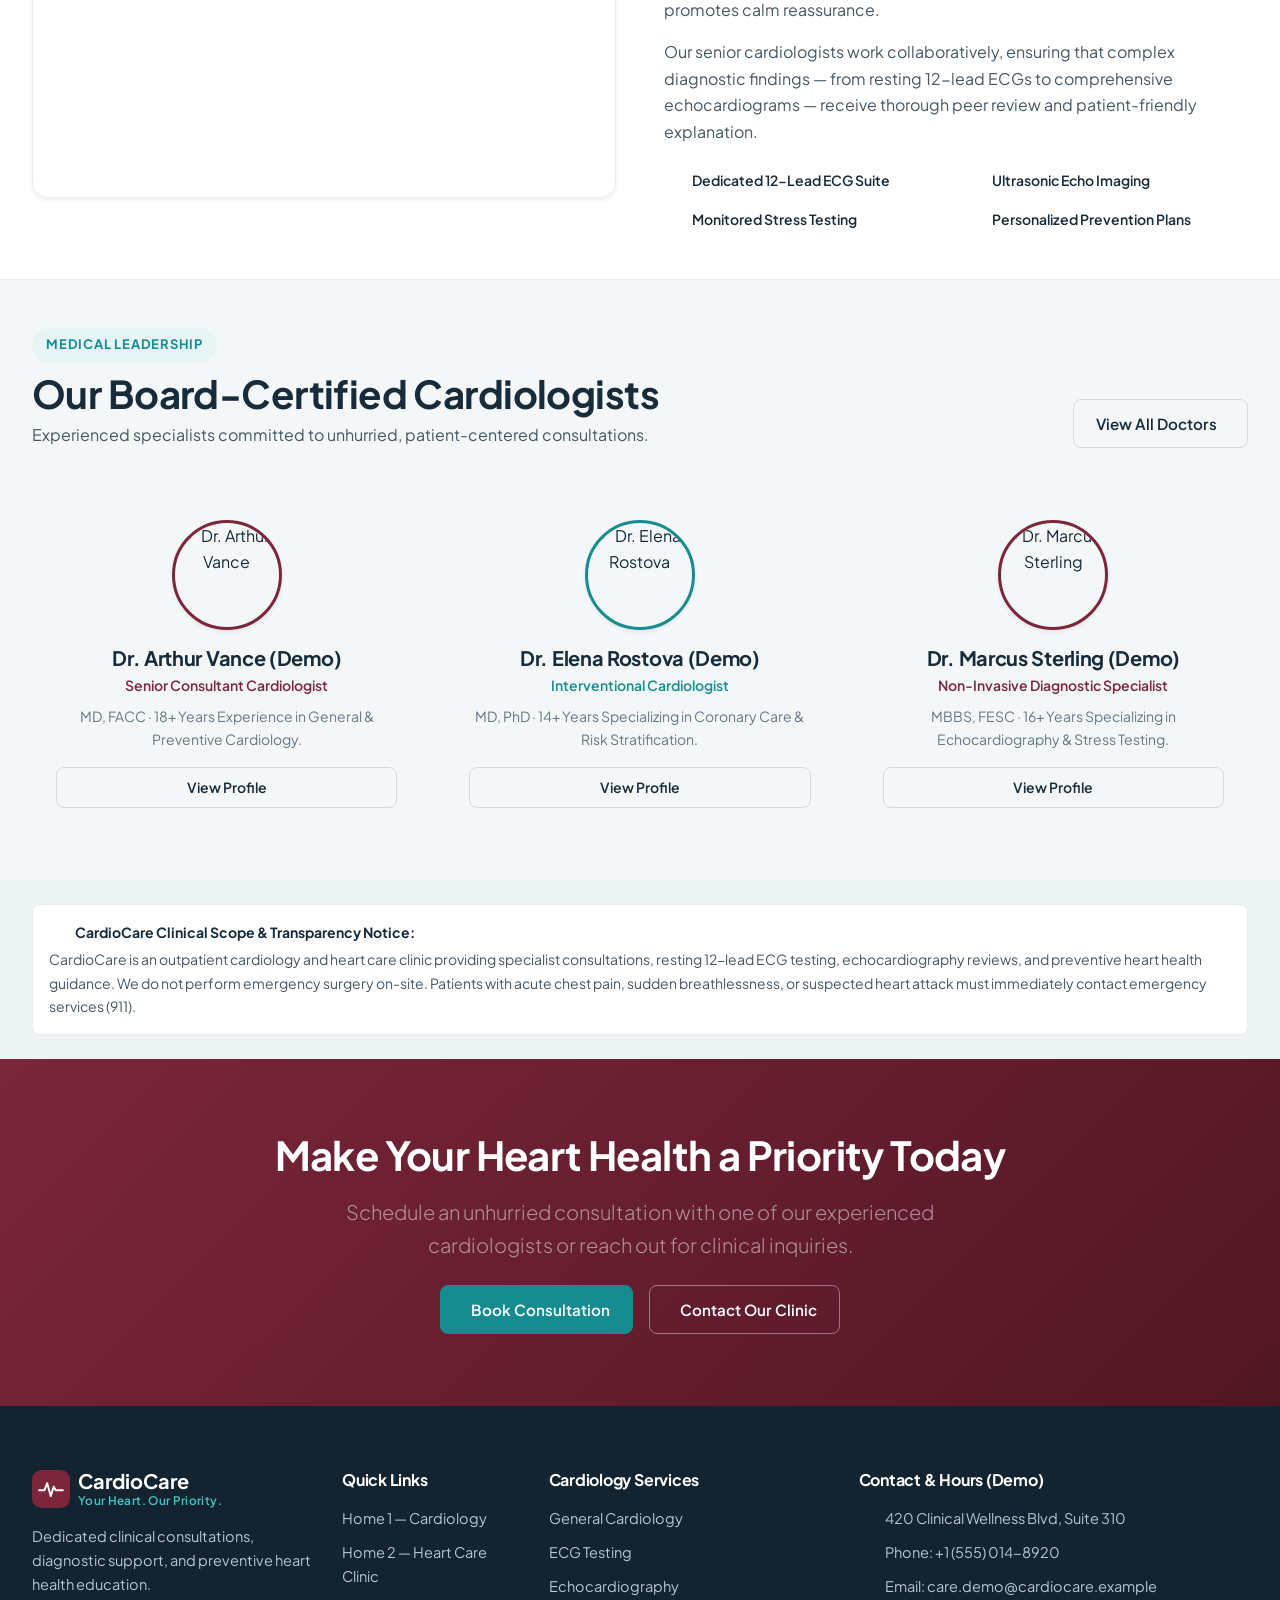
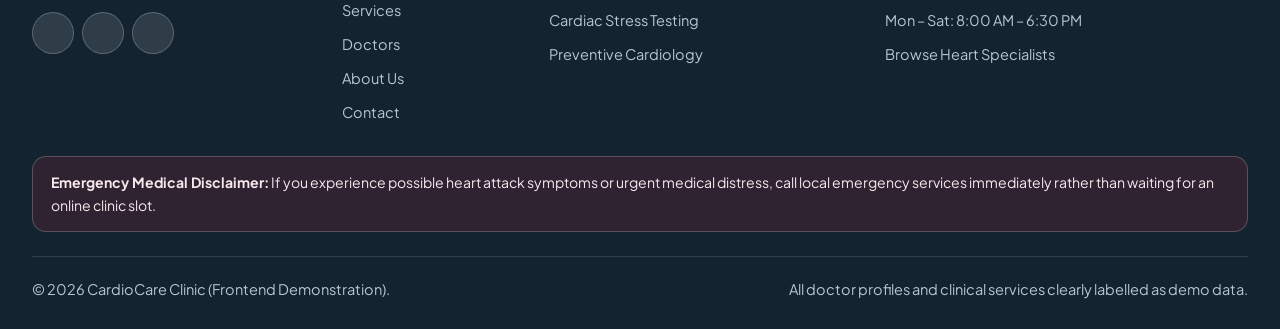
==== commit 5447fad1: "Update RTL layout toggle icon to two-way horizontal arrow across all pages" ====
--- a/about.html
+++ b/about.html
@@ -54,7 +54,7 @@
               <i class="cc-theme-icon" data-lucide="moon"></i>
             </button>
             <button type="button" class="cc-icon-toggle" data-cc-dir-toggle aria-label="Toggle RTL/LTR layout">
-              <i data-lucide="languages"></i>
+              <i data-lucide="arrow-left-right"></i>
             </button>
             <button type="button" class="btn-cc-primary btn-cc-sm" data-cc-book>
               <i data-lucide="calendar-plus"></i>
@@ -98,7 +98,7 @@
             <i class="cc-theme-icon" data-lucide="moon"></i>
           </button>
           <button type="button" class="cc-icon-toggle flex-fill" data-cc-dir-toggle aria-label="Toggle RTL/LTR">
-            <i data-lucide="languages"></i>
+            <i data-lucide="arrow-left-right"></i>
           </button>
         </div>
 
